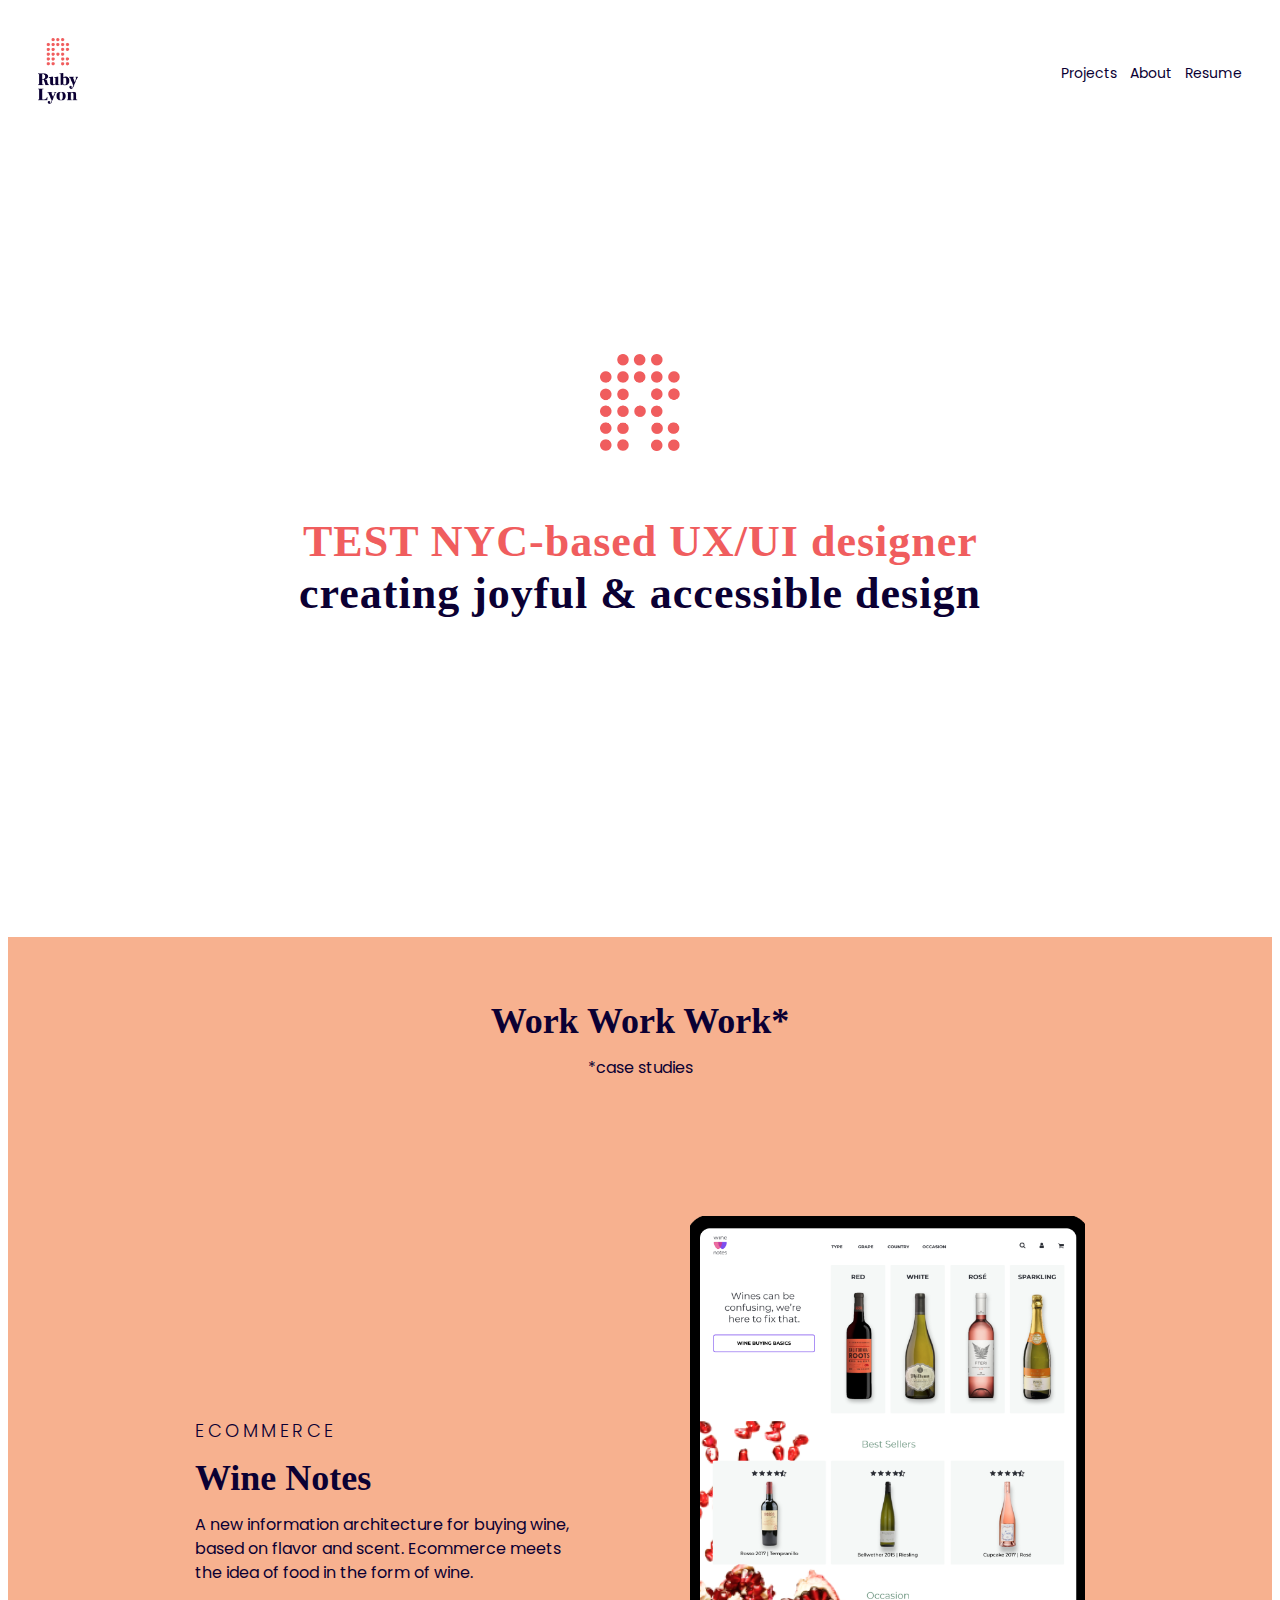
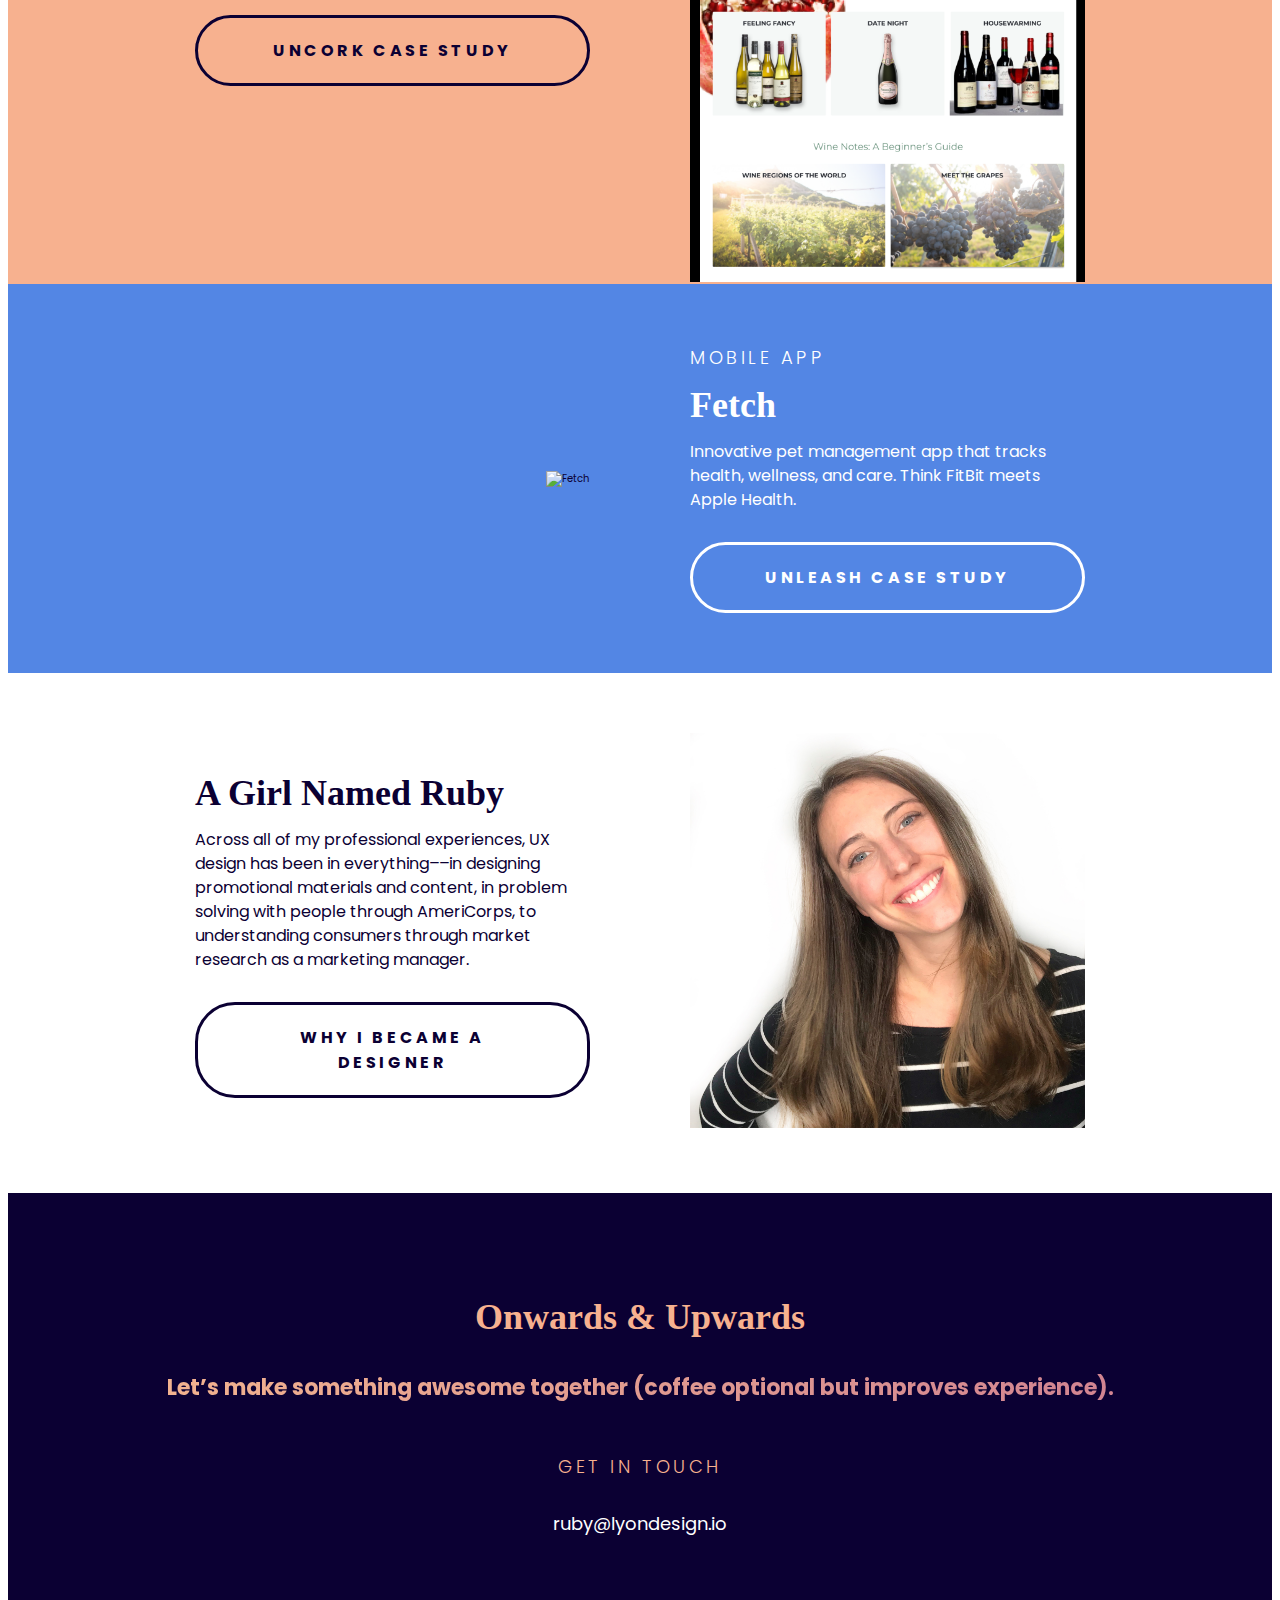
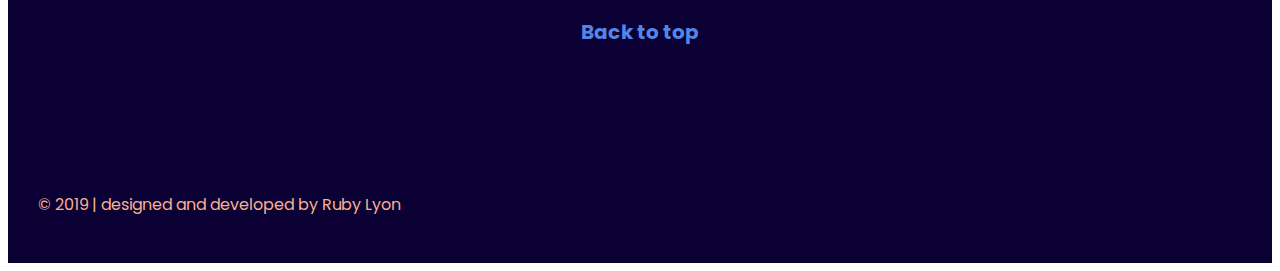
==== index.html @ 9ff72845 "test push" ====
<!DOCTYPE html>
<html>
    <head>
        <meta name="viewport" content="width=device-width, initial-scale=1">
        <meta charset="utf-8">
        <title>Ruby Lyon</title>
        <link rel="stylesheet" type="text/css" href="css/landing.css">
        <link rel="stylesheet" type="text/css" href="css/normalize.css">
        <link rel="stylesheet" type="text/css" href="css/main.css">
        <link href="https://unpkg.com/ionicons@4.5.5/dist/css/ionicons.min.css" rel="stylesheet">
        <link href="https://fonts.googleapis.com/css?family=Frank+Ruhl+Libre" rel="stylesheet">
        <link href="https://fonts.googleapis.com/css?family=Poppins" rel="stylesheet">
        <link rel="stylesheet" href="css/animate.css"/>
        <script src="js/wow.min.js"></script>

        <script>
            new WOW().init();
        </script>
<!--- Global site tag (gtag.js) - Google Analytics --->
<script async src="https://www.googletagmanager.com/gtag/js?id=UA-134155547-1"></script>
<script>
  window.dataLayer = window.dataLayer || [];
  function gtag(){dataLayer.push(arguments);}
  gtag('js', new Date());

  gtag('config', 'UA-134155547-1');
</script>
    </head>

<!--- Landing Nav --------------->
<body>
    <header>
            <div class="logo">
                    <img src="images/logo.png" alt="Ruby Lyon">
            </div>
            <nav>
                    <a href="#projects">Projects</a>
                    <a href="about.html">About</a>
                    <a href="ruby-lyon-resume.pdf" target="blank">Resume</a>
            </nav>
            </div>

    </header>

    <!--- Home Hero --------------->

    <section class="home-hero">
        <a name="top"></a>
        <div>
            <img class="logo2" src="images/logo2.png" alt="Ruby Lyon">
            <h1><span class="orange-d">TEST NYC-based UX/UI designer</span> creating joyful & accessible design</h1>
        </div>
    </section>

<!--- Case Studies --------------->
<section class="case-studies bg-orange-l">
    <div class="cs-header">
    <a name="projects"></a>
    <h2>Work Work Work*</h2>
    <p>*case studies</p>
    </div>

<!--- Wine Notes --------------->
<div class="cs-wrapper">
<div class="cs-grid cs-winenotes">
    <div class="case-study-l">
            <h5>Ecommerce</h5>
            <h2>Wine Notes</h2>
            <p>A new information architecture for buying wine, based on flavor and scent. Ecommerce meets the idea of food in the form of wine.</p>
            <div class="btn">
                <a href="wine-notes.html" class="btn-outline">Uncork Case Study</a>
            </div>
        </div>
        <div class="case-study-r">
                <img src="images/winenotes.png" alt="wine notes">
        </div>
    </div>
</div>
<!--- Fetch --------------->
<div class="cs-wrapper bg-blue-l">
    <div class="cs-grid cs-fetch">
        <div class="case-study-l">
            <h5>Mobile App</h5>
            <h2>Fetch</h2>
            <p>Innovative pet management app that tracks health, wellness, and care. Think FitBit meets Apple Health.</p>
            <div class="btn">
                <a href="" class="btn-outline">Unleash case Study</a>
            </div>
        </div>
        <div class="case-study-r">
                <img src="images/fetch.png" alt="Fetch">
        </div>
    </div>
</div>

<!--- Ruby Bio --------------->
<div class="cs-wrapper bg-white">
    <div class="cs-grid cs-ruby">
        <div class="case-study-l">
            <h2>A Girl Named Ruby</h2>
            <p>Across all of my professional experiences, UX design has been in everything––in designing promotional materials and content, in problem solving with people through AmeriCorps, to understanding consumers through market research as a marketing manager.</p>
            <div class="btn">
                <a class="btn-outline" href="about.html">Why I became a designer</a>
            </div>
        </div>
        <div class="case-study-r">
            <img src="images/ruby.png" alt="ruby">
        </div>
    </div>
</div>
</section>
</body>
<!--- Footer --------------->
<footer class="bg-blue-d">
    <section class="footer1">
        <div class="contact">
            <h2 class="orange-l">Onwards & Upwards</h2>
            <p class="orange-l">Let’s make something awesome together (coffee optional but improves experience).</p>
        <div>
            <h5 class="orange-l">Get in touch</h5>
        </div>
        <div class="email">
            <a class="white" href="mailto:ruby@lyondesign.io">ruby@lyondesign.io</a>
        </div>
            <div class="return-top">
                <a class="icon ion-md-arrow-up" href="#top"></a>
                <a class="blue-l" href="#top">Back to top</a>
            </div>
        </div>
    </section>
    <div class="footer2">
        <div>
        <p class="orange-l">© 2019 | designed and developed by Ruby Lyon</p>
        </div>
        <div class="contact-icons">
            <a class="icon ion-logo-twitter" href="https://twitter.com/rubyanalyon" target="_blank"></a>
            <a class="icon ion-logo-linkedin" href="https://www.linkedin.com/in/rubyana-lyon/" target="_blank"></a>
            <a class="icon ion-logo-github" href="https://github.com/rubyana88" target="_blank"></a>
        </div>
    </div>
</footer>
---- css/landing.css ----
/*<-------------------- Home Hero ----------------------->*/
.home-hero{
    display: flex;
    min-height: 100vh;
    margin-top: -102px;
    padding: 3rem;
    background-image: url('../images/dots.png');
    background-repeat: no-repeat;
    background-size: contain;
    background-position: center;
    background-attachment: fixed;
}

.home-hero div{
    text-align:center;
    margin:auto;
}

.logo2{
    max-width: 8rem;
}

.home-hero h1{
    max-width: 750px;
    margin: 60px 0 0 0;
}

/*<-------------------- Case Study Header ----------------------->*/
.cs-header{
    text-align: center;
    padding: 3rem;
    margin-bottom: 3rem;
}

.cs-header p{
    margin-top: -20px;
}

/*<-------------------- Global Case Studies ----------------------->*/
.cs-grid{
    display: grid;
    /*grid-template-columns: repeat(auto-fit,minmax(300px,1fr));*/
    grid-template-columns: 1fr;
    grid-gap: 10rem;
    max-width: 95rem;
    margin-right: auto;
    margin-left: auto;
    align-items: center;
    padding: 6rem 3rem;
}

@media all and (min-width:700px){
    .cs-grid{
        grid-template-columns: 1fr 1fr;
    }

    .cs-wrapper:nth-of-type(odd) .cs-grid .case-study-l{
        grid-column: 2;
        grid-row: 1;
    }

    .cs-wrapper:nth-of-type(odd) .cs-grid .case-study-r{
        grid-column: 1;
        grid-row: 1;
        text-align: right;
    }
}

.case-study-l h2 {
    margin: 0 0 1rem 0;
}
.case-study-l h5 {
    margin: 0 0 1rem 0;
}
.case-study-l p {
    margin: 0 0 1rem 0;
}

.case-study-l img{
    max-width: 20.5rem;
}


.btn{
    margin-top: 3rem;
    border: 3px solid var(--dark-blue);
    border-radius: 40px;
    text-decoration: none;
    font-size: 1.6rem;
    text-transform: uppercase;
    font-weight: bold;
    letter-spacing: 3.55556px;
}

.btn-outline{
  padding: 2rem;
  padding-left: 5rem;
  padding-right: 5rem;
  display: block;
  text-align: center;
}

/*<-------------------- Wine Notes ----------------------->*/

.cs-winenotes {
    margin-bottom: -6.3rem;
}

.cs-winenotes a{
    color: var(--dark-blue);
}

/*<-------------------- Fetch ----------------------->*/
.cs-fetch p{
    color: var(--white);
}

.cs-fetch h2{
    color: var(--white);
}

.cs-fetch h5{
    color: var(--white);
}

.cs-fetch .btn{
  border-color: var(--white);
}

.cs-fetch a{
    color: var(--white);
}

.cs-fetch .case-study-r img{
    max-width: 30rem;
}


/*<-------------------- Ruby Bio ----------------------->*/

.cs-ruby {}

.cs-ruby .case-study-r{
    color: var(--dark-blue);
}

.cs-ruby .btn-outline{
    border-color: var(--dark-blue);
}

.cs-ruby a{
    color: var(--dark-blue);
}


.btn:hover{
    background-image: linear-gradient(to right, #F7B18F 0%, #F05D5E 51%, #F7B18F 100%);
    color: #fff;
    -webkit-border-radius: 40px;
    -moz-border-radius: 40px;
    border-radius: 40px;
    border: 3px solid var(--white);
}

/*<-------------------- Footer ----------------------->*/
---- css/main.css ----
html {
  box-sizing: border-box;
}

*, *:before, *:after {
  box-sizing: inherit;
}

img {
    max-width: 100%;
    height:auto;
}

html {
    font-size: 10px;
}

h1{
    font-family: Frank Ruhl Libre Black, serif;
    font-style: normal;
    font-weight: 900;
    line-height: 5.2rem;
    font-size: 4.4rem;
    text-align: center;
    letter-spacing: 1px;
}

h2{
    font-family: Frank Ruhl Libre Black, serif;
    font-style: normal;
    font-weight: 900;
    line-height: 4.9rem;
    font-size: 3.6rem;
}

h3 {
    font-family: Frank-Ruhl-Libre, serif;
    color: var(--dark-blue);
    font-style: normal;
    font-weight: bold;
    line-height: 2.4rem;
    font-size: 2rem;
}

h4{
    font-family: Poppins;
    font-style: normal;
    font-weight: bold;
    line-height: 2.2rem;
    font-size: 1.6rem;
    letter-spacing: 3.55556px;
    text-transform: uppercase;
}

h5{
font-family: Poppins;
font-style: normal;
font-weight: 300;
font-size: 1.8rem;
text-transform: uppercase;
letter-spacing: 3.55556px;
}

h6{
    font-family: Poppins;
    font-weight: bold;
    font-size: 1.6rem;
    color: var(--dark-orange);
}

body{
    font-family: Poppins, sans-serif;
    color: var(--dark-blue);
    text-decoration: none;
}

media all and (min-wdith:800px){
    h1{
        font-size: 5.2rem;
    }
}

p {
    font-size: 1.6rem;
    line-height: 2.4rem;
}

a{
    color: var(--blue);
    text-decoration: none;
}

/*<-------------------- Menu ----------------------->*/
header {
    display: flex;
    justify-content: space-between;
    padding: 3rem;
    align-items: center;
}

.logo{
    max-width: 4rem;
}

header nav{
    font-size: 1.rem;
}

header nav a{
    text-decoration: none;
    color: var(--dark-blue);
    margin-left: 1rem;
    font-size: 1.4rem;
}

header nav a:nth-of-type(1){
    margin-left: 0;
}

.current {
    color: var(--dark-orange);
    font-weight: bold;
}


/*<-------------------- Footer ----------------------->*/
footer{
    padding-top: 7rem;
}
.contact{
    text-align: center;
}

.footer1 p{
    line-height: 3.1rem;
    font-size: 2.2rem;
    padding-bottom: 2rem;
    background: linear-gradient(to right,#F7BA8F,#CC7C92);
    -webkit-background-clip: text;
    -webkit-text-fill-color: transparent;
    -webkit-box-decoration-break: clone;
    font-weight: 700;
}

.email a{
    font-size: 1.8rem;
}

.contact-icons{
    padding-top: 4rem;
}

.contact-icons a{
    color: var(--white);
    font-size: 3rem;
    margin-left: 3rem;
}

.contact-icons a:nth-of-type(1){
    margin-left: 0;
}

.return-top{
    padding-top: 6rem;
    padding-bottom: 10rem;
    font-size: 1.8rem;
    display: grid;
    grid-column: 1 fr;
}

.return-top a{
    color: var(--blue);
    font-weight: bold;
    font-size: 2rem;
}

.icon.ion-md-arrow-up{
    font-size: 3rem;
    padding: 1rem;
    color: var(--blue);
    font-weight: bold;
}

.footer2 {
    display: grid;
    grid-template-columns: 1fr 1fr;
    padding: 3rem;
}

.contact-icons{
    text-align: right;
    padding-top: 0;
    color: var(--light-orange)
}

.contact-icons a{
    color: var(--light-orange)
}

@media all and (max-width:700px){
    .footer2{
        grid-template-columns: 1fr;
        text-align: center;
    }

    .footer2 p{
        font-size: 1.4rem;
    }

    .contact-icons {
        text-align: center;
    }
}

/*<--------------------- Colors ------------------------>*/
.orange-l {color: var(--light-orange);}
.orange-d {color: var(--dark-orange);}
.blue-l {color: var(--blue);}
.blue-d {color: var(--dark-blue);}
.white {color: var(--white);}

.bg-orange-d {background-color: var(--dark-orange);}
.bg-orange-l {background-color: var(--light-orange);}
.bg-blue-l {background-color: var(--blue);}
.bg-blue-d {background-color: var(--dark-blue);}
.bg-white {background-color: var(--white);}

:root{--light-orange:#F7B18F;}
:root{--dark-blue:#0B0033;}
:root{--dark-orange:#F05D5E;}
:root{--blue:#5386E4;}
:root{--white:#FFFFFF;}
:root{--gradient:(#F05D5E 0.66%, #F7BA8F 62.4%;}
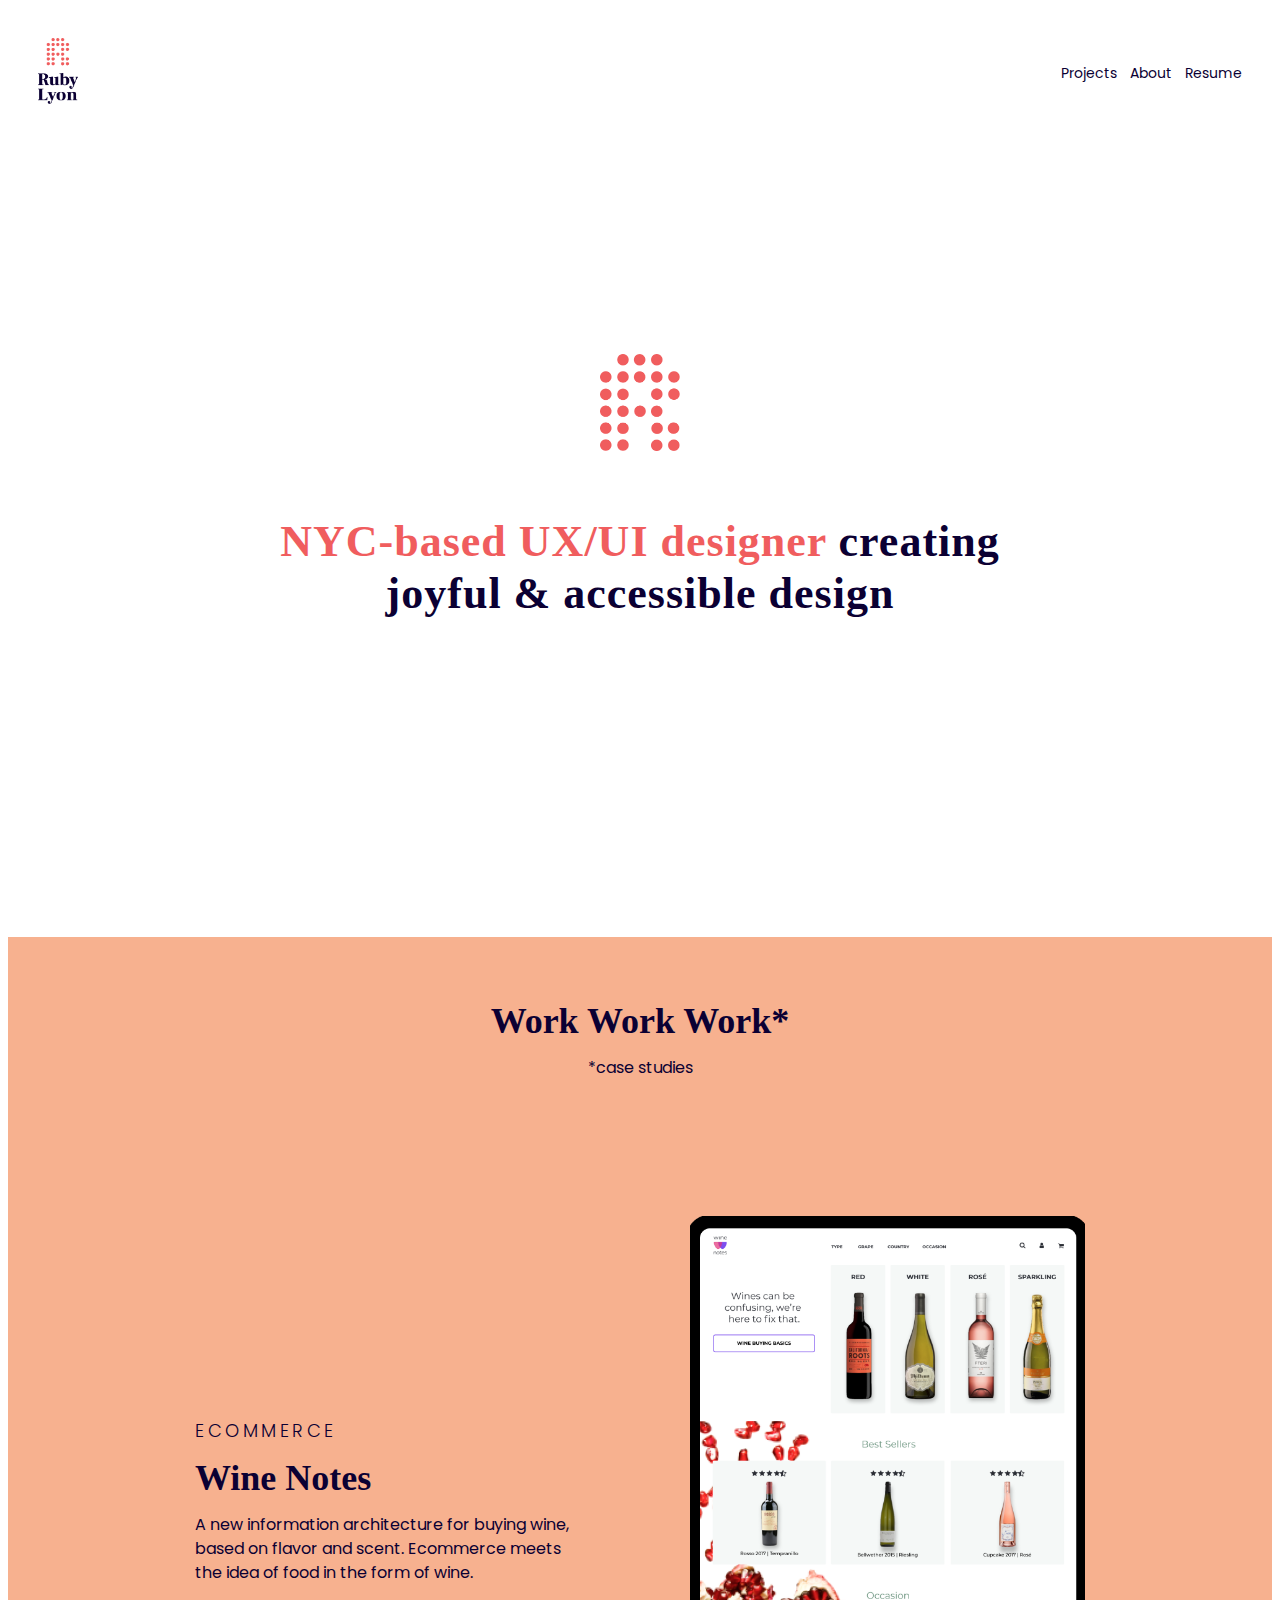
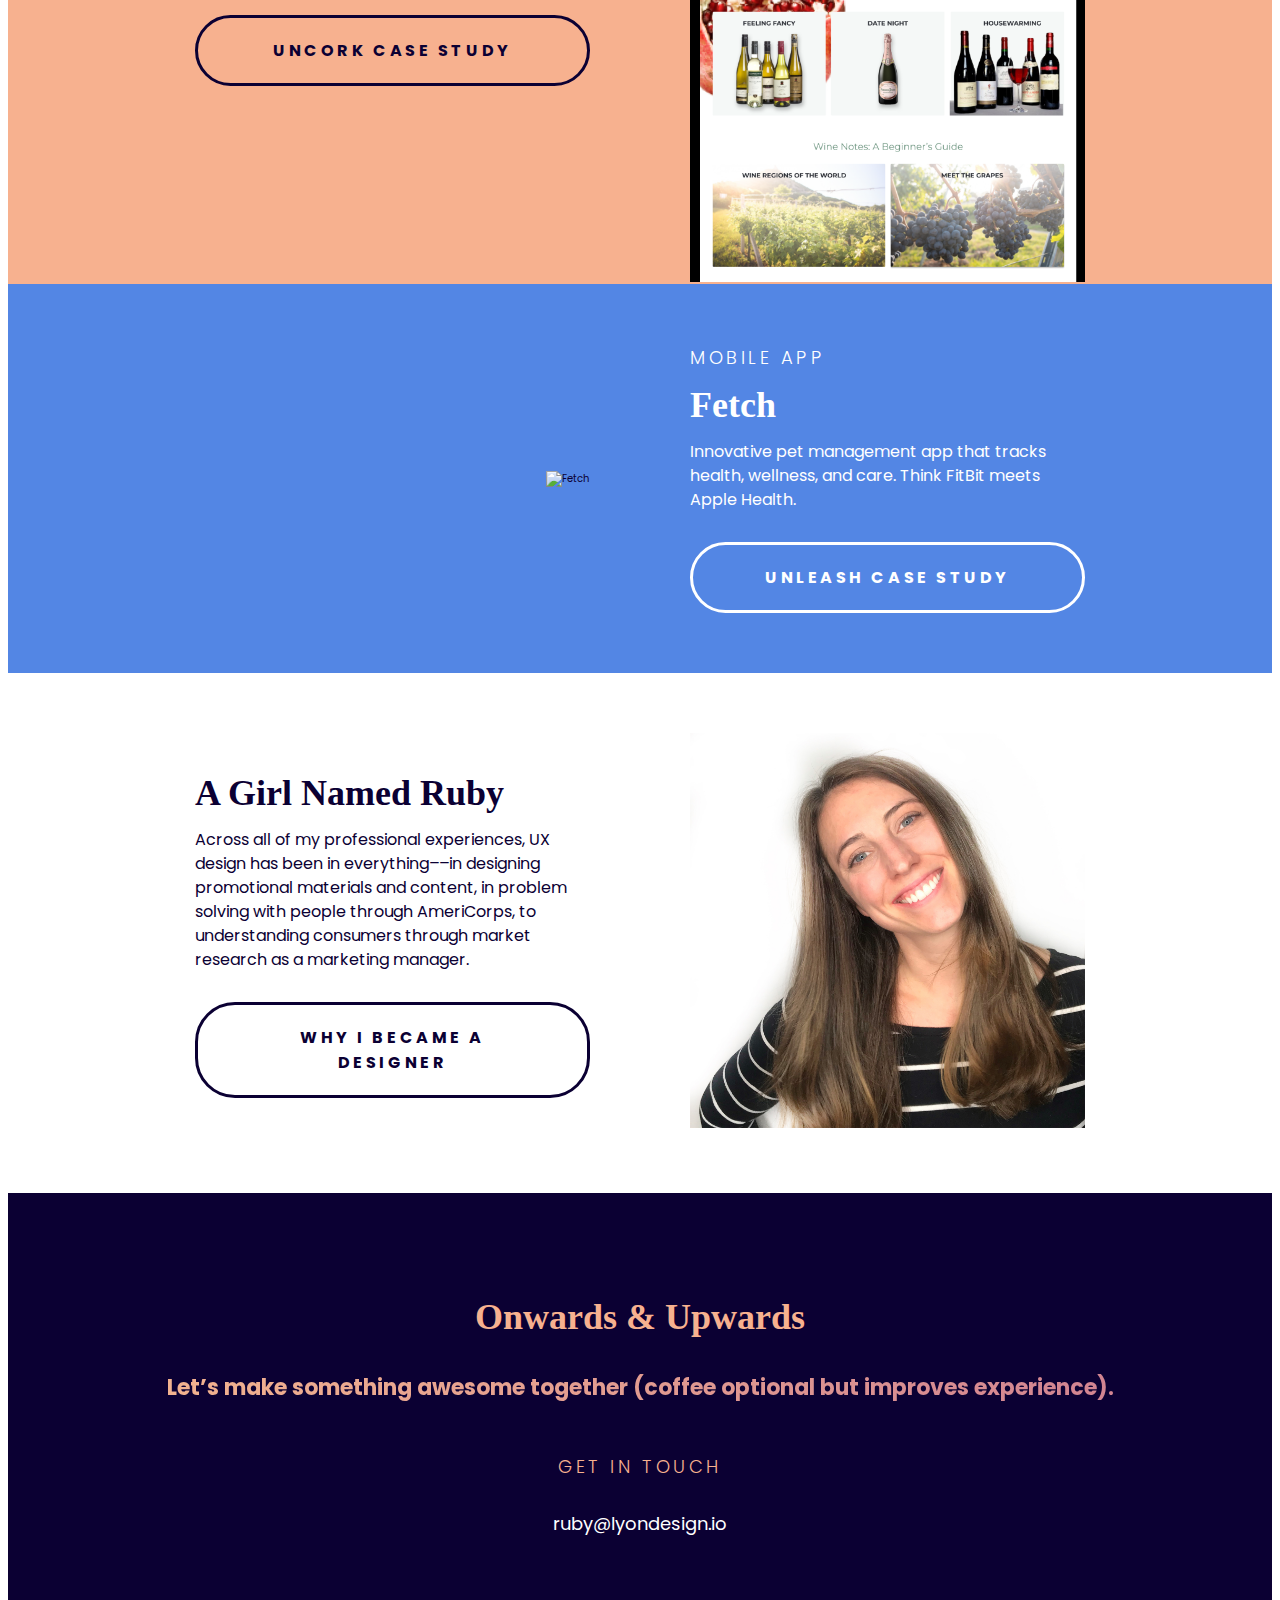
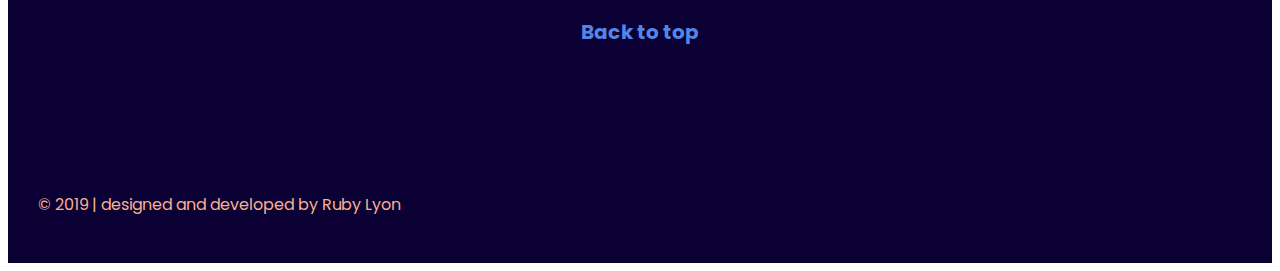
==== commit 99e4b176: "test removed" ====
--- a/index.html
+++ b/index.html
@@ -48,7 +48,7 @@
         <a name="top"></a>
         <div>
             <img class="logo2" src="images/logo2.png" alt="Ruby Lyon">
-            <h1><span class="orange-d">TEST NYC-based UX/UI designer</span> creating joyful & accessible design</h1>
+            <h1><span class="orange-d">NYC-based UX/UI designer</span> creating joyful & accessible design</h1>
         </div>
     </section>
 
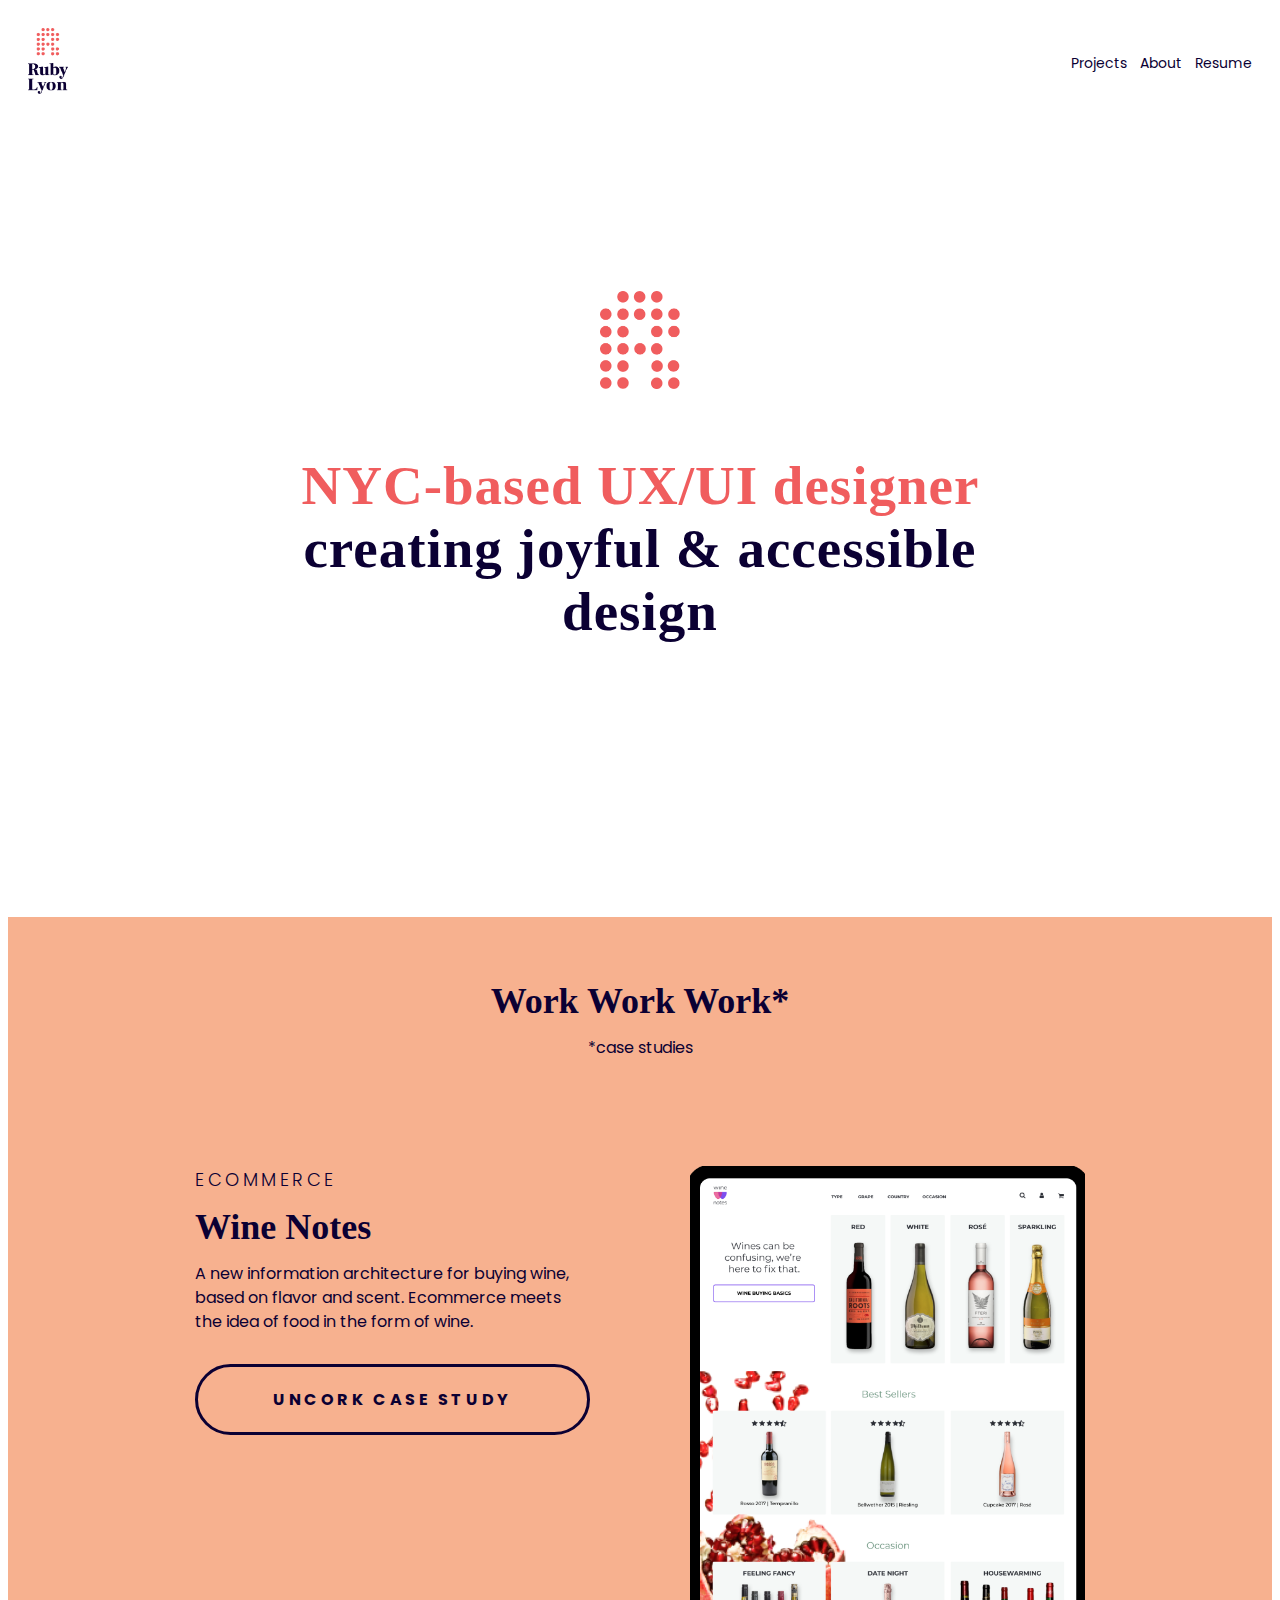
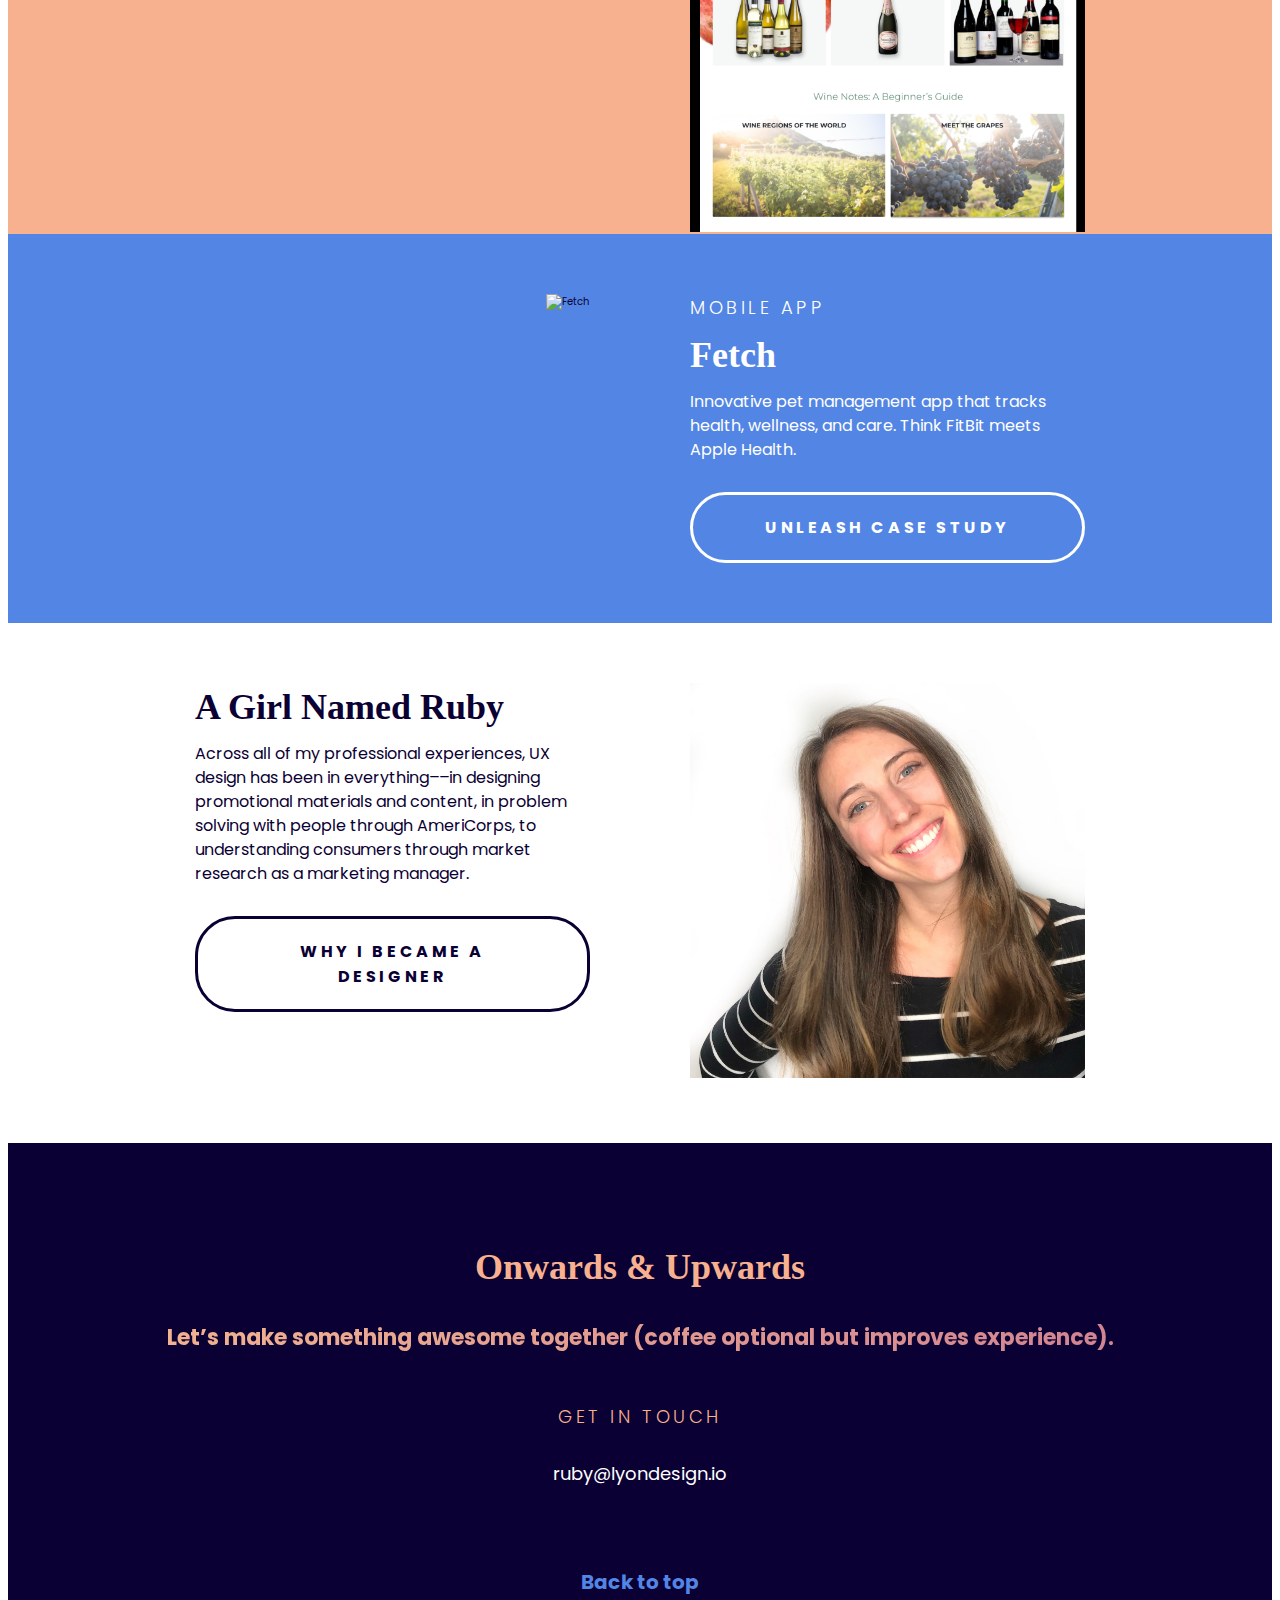
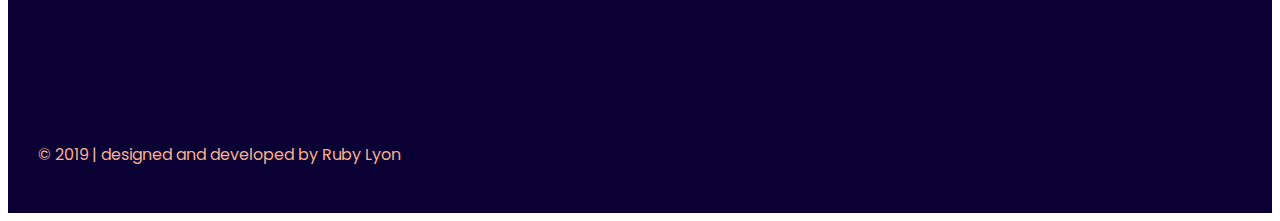
==== commit 18994779: "responsive h1 css" ====
--- a/index.html
+++ b/index.html
@@ -1,8 +1,8 @@
 <!DOCTYPE html>
 <html>
     <head>
+        <meta charset="utf-8">
         <meta name="viewport" content="width=device-width, initial-scale=1">
-        <meta charset="utf-8">
         <title>Ruby Lyon</title>
         <link rel="stylesheet" type="text/css" href="css/landing.css">
         <link rel="stylesheet" type="text/css" href="css/normalize.css">
--- a/css/landing.css
+++ b/css/landing.css
@@ -14,6 +14,7 @@
 .home-hero div{
     text-align:center;
     margin:auto;
+    background: rgba(255,255,255,0.5);
 }
 
 .logo2{
@@ -21,7 +22,7 @@
 }
 
 .home-hero h1{
-    max-width: 750px;
+    max-width: 75.3rem;
     margin: 60px 0 0 0;
 }
 
@@ -29,7 +30,6 @@
 .cs-header{
     text-align: center;
     padding: 3rem;
-    margin-bottom: 3rem;
 }
 
 .cs-header p{
@@ -45,7 +45,6 @@
     max-width: 95rem;
     margin-right: auto;
     margin-left: auto;
-    align-items: center;
     padding: 6rem 3rem;
 }
 
@@ -57,6 +56,7 @@
     .cs-wrapper:nth-of-type(odd) .cs-grid .case-study-l{
         grid-column: 2;
         grid-row: 1;
+        align-self: center;
     }
 
     .cs-wrapper:nth-of-type(odd) .cs-grid .case-study-r{
@@ -90,6 +90,8 @@
     text-transform: uppercase;
     font-weight: bold;
     letter-spacing: 3.55556px;
+    transition: .5s all;
+    background-image: none;
 }
 
 .btn-outline{
@@ -98,6 +100,7 @@
   padding-right: 5rem;
   display: block;
   text-align: center;
+  transition: .5s all;
 }
 
 /*<-------------------- Wine Notes ----------------------->*/
@@ -132,9 +135,24 @@
 }
 
 .cs-fetch .case-study-r img{
+    max-width: 80vw;
+    margin:auto;
+}
+
+.cs-fetch .case-study-r {
+    justify-self:center;
+}
+
+
+@media all and (min-width:700px){
+.cs-fetch .case-study-r{
+    justify-self:end;
+}
+
+.cs-fetch .case-study-r img{
     max-width: 30rem;
 }
-
+}
 
 /*<-------------------- Ruby Bio ----------------------->*/
 
@@ -154,12 +172,18 @@
 
 
 .btn:hover{
-    background-image: linear-gradient(to right, #F7B18F 0%, #F05D5E 51%, #F7B18F 100%);
+    background-image: linear-gradient(to right, #F05D5E 0%, #F05D5E 51%, #F05D5E 100%);
     color: #fff;
     -webkit-border-radius: 40px;
     -moz-border-radius: 40px;
     border-radius: 40px;
     border: 3px solid var(--white);
+    transition: .5s all;
+}
+
+.btn:hover a{
+    color: var(--white);
+    transition: .5s all;
 }
 
 /*<-------------------- Footer ----------------------->*/
--- a/css/main.css
+++ b/css/main.css
@@ -19,8 +19,7 @@
     font-family: Frank Ruhl Libre Black, serif;
     font-style: normal;
     font-weight: 900;
-    line-height: 5.2rem;
-    font-size: 4.4rem;
+    font-size: calc(1rem + 5vmin);
     text-align: center;
     letter-spacing: 1px;
 }
@@ -94,7 +93,7 @@
 header {
     display: flex;
     justify-content: space-between;
-    padding: 3rem;
+    padding: 2rem;
     align-items: center;
 }
 
@@ -134,7 +133,7 @@
 .footer1 p{
     line-height: 3.1rem;
     font-size: 2.2rem;
-    padding-bottom: 2rem;
+    padding: 0 2rem 2rem 2rem;
     background: linear-gradient(to right,#F7BA8F,#CC7C92);
     -webkit-background-clip: text;
     -webkit-text-fill-color: transparent;
@@ -142,7 +141,7 @@
     font-weight: 700;
 }
 
-.email a{
+.email{
     font-size: 1.8rem;
 }
 
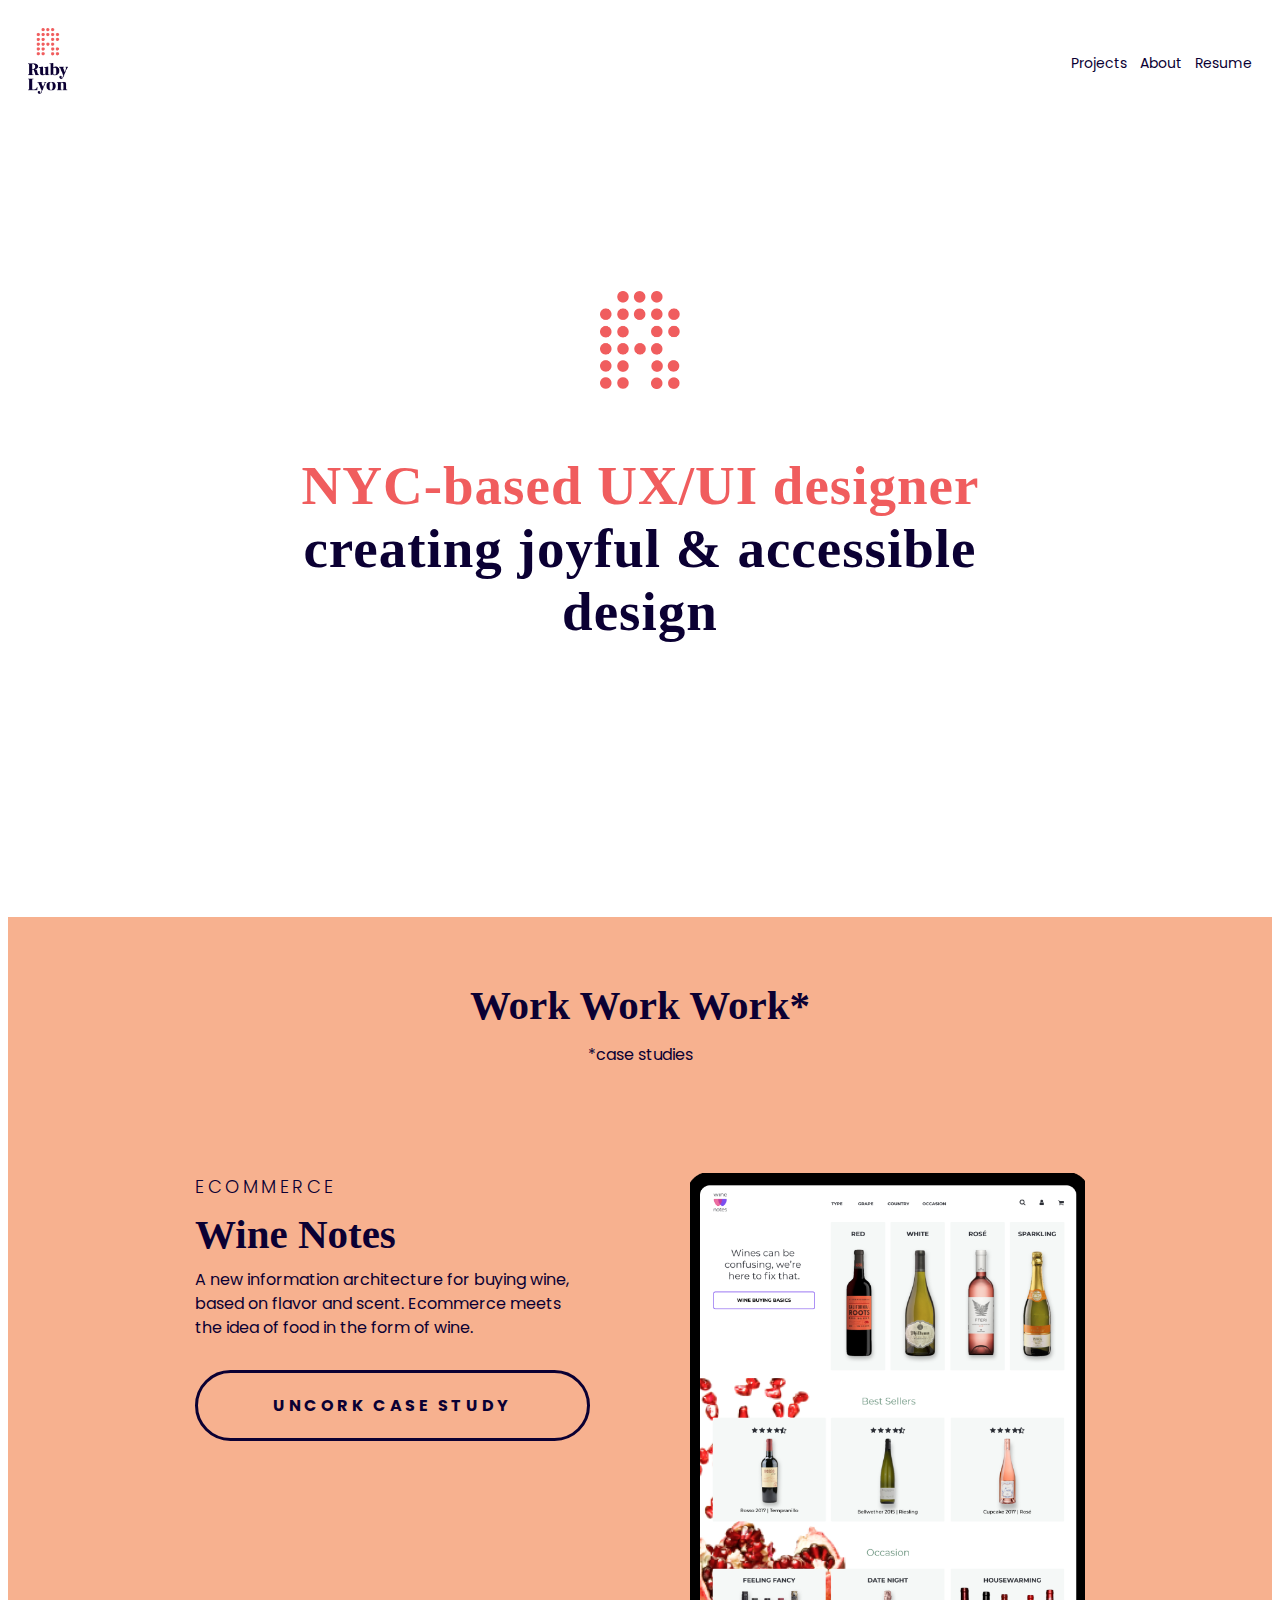
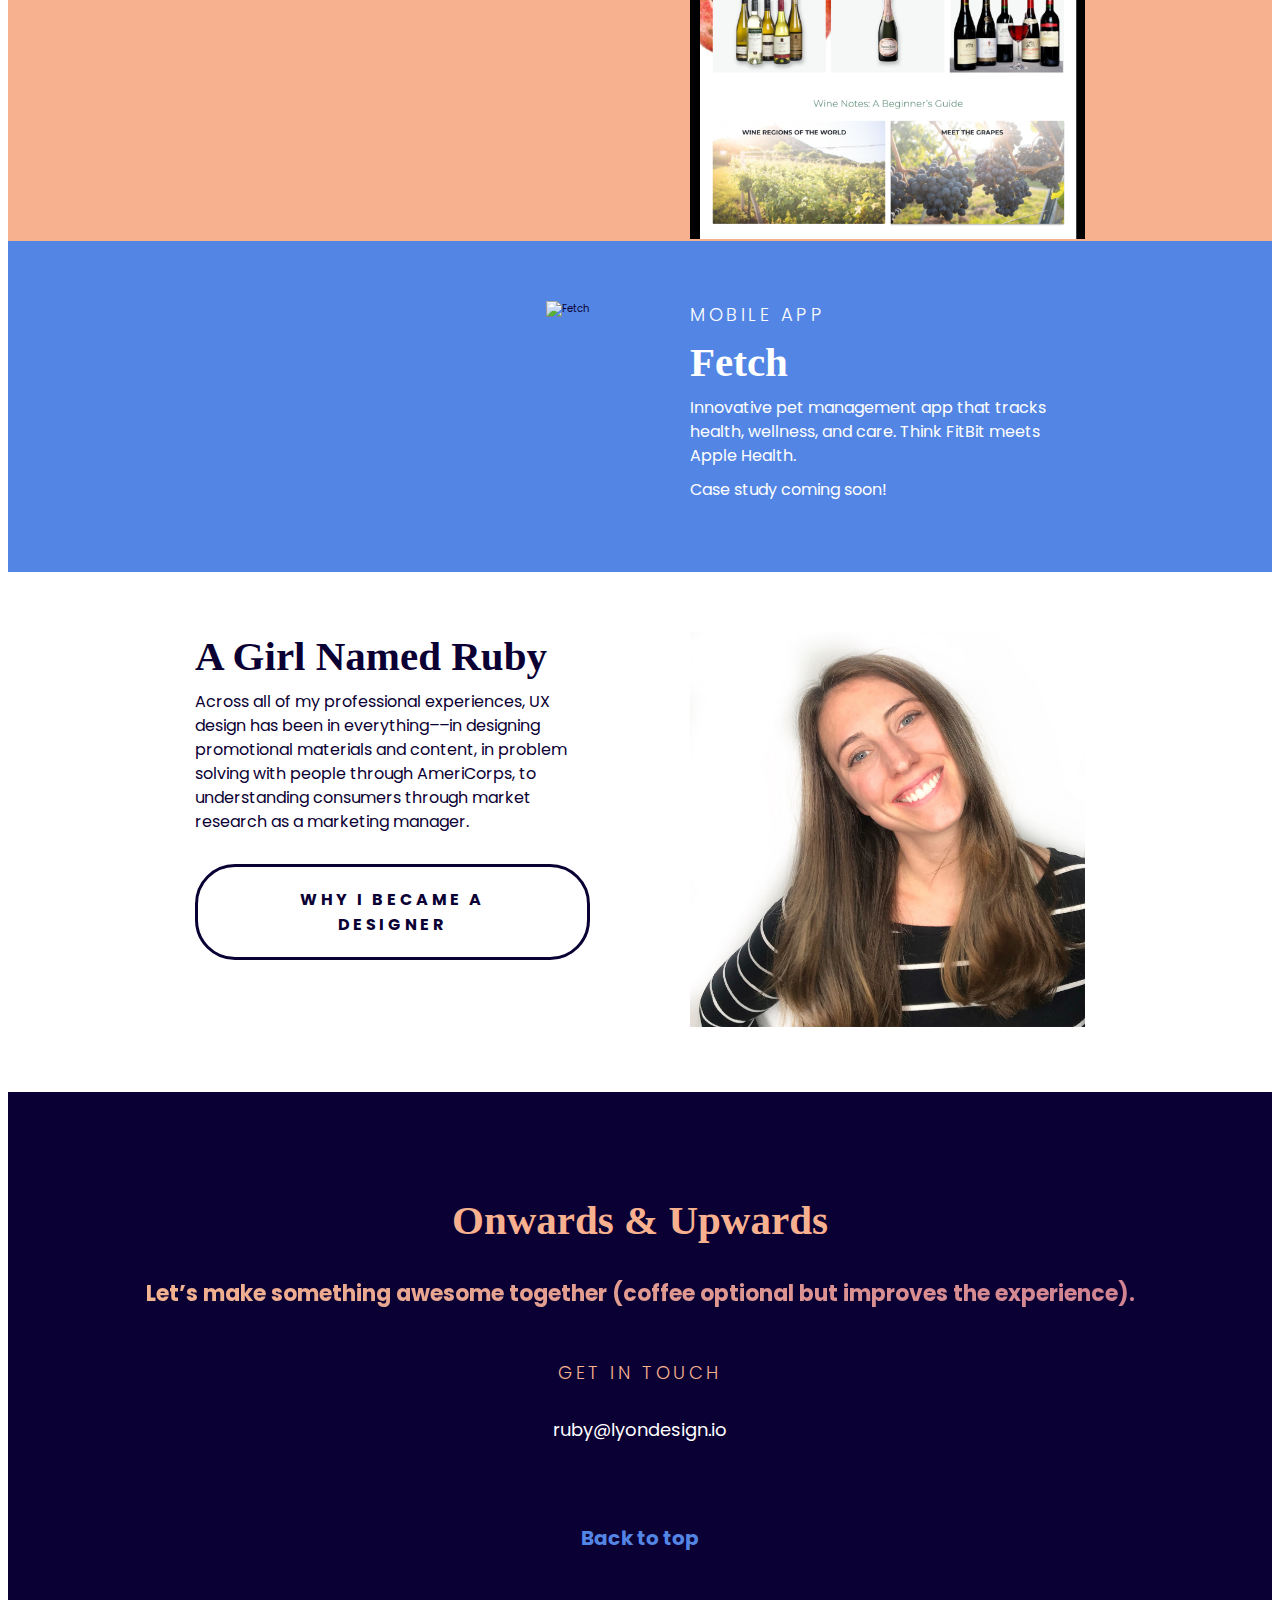
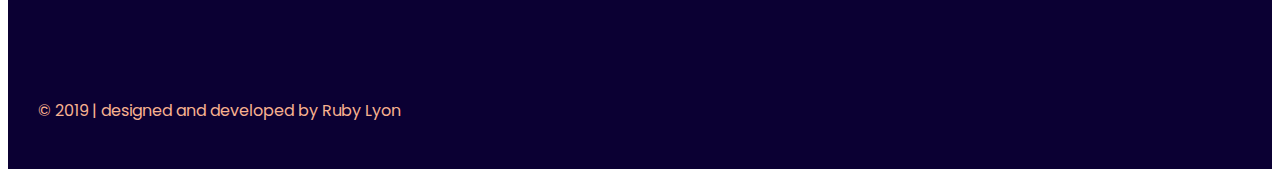
==== commit 3edcf615: "research added to winenotes" ====
--- a/index.html
+++ b/index.html
@@ -83,8 +83,8 @@
             <h5>Mobile App</h5>
             <h2>Fetch</h2>
             <p>Innovative pet management app that tracks health, wellness, and care. Think FitBit meets Apple Health.</p>
-            <div class="btn">
-                <a href="" class="btn-outline">Unleash case Study</a>
+            <div>
+                <p>Case study coming soon!</p>
             </div>
         </div>
         <div class="case-study-r">
@@ -115,7 +115,7 @@
     <section class="footer1">
         <div class="contact">
             <h2 class="orange-l">Onwards & Upwards</h2>
-            <p class="orange-l">Let’s make something awesome together (coffee optional but improves experience).</p>
+            <p class="orange-l">Let’s make something awesome together (coffee optional but improves the experience).</p>
         <div>
             <h5 class="orange-l">Get in touch</h5>
         </div>
--- a/css/main.css
+++ b/css/main.css
@@ -28,8 +28,7 @@
     font-family: Frank Ruhl Libre Black, serif;
     font-style: normal;
     font-weight: 900;
-    line-height: 4.9rem;
-    font-size: 3.6rem;
+    font-size: calc(.5rem + 4vmin);
 }
 
 h3 {
@@ -65,6 +64,8 @@
     font-weight: bold;
     font-size: 1.6rem;
     color: var(--dark-orange);
+    line-height: 2.3rem;
+    margin:0;
 }
 
 body{
@@ -79,7 +80,7 @@
     }
 }
 
-p {
+p,ul {
     font-size: 1.6rem;
     line-height: 2.4rem;
 }
@@ -141,6 +142,14 @@
     font-weight: 700;
 }
 
+@media all (min-width 700px){
+    .contact p{
+        max-width: 57rem;
+        margin: 0 auto;
+    }
+}
+
+
 .email{
     font-size: 1.8rem;
 }
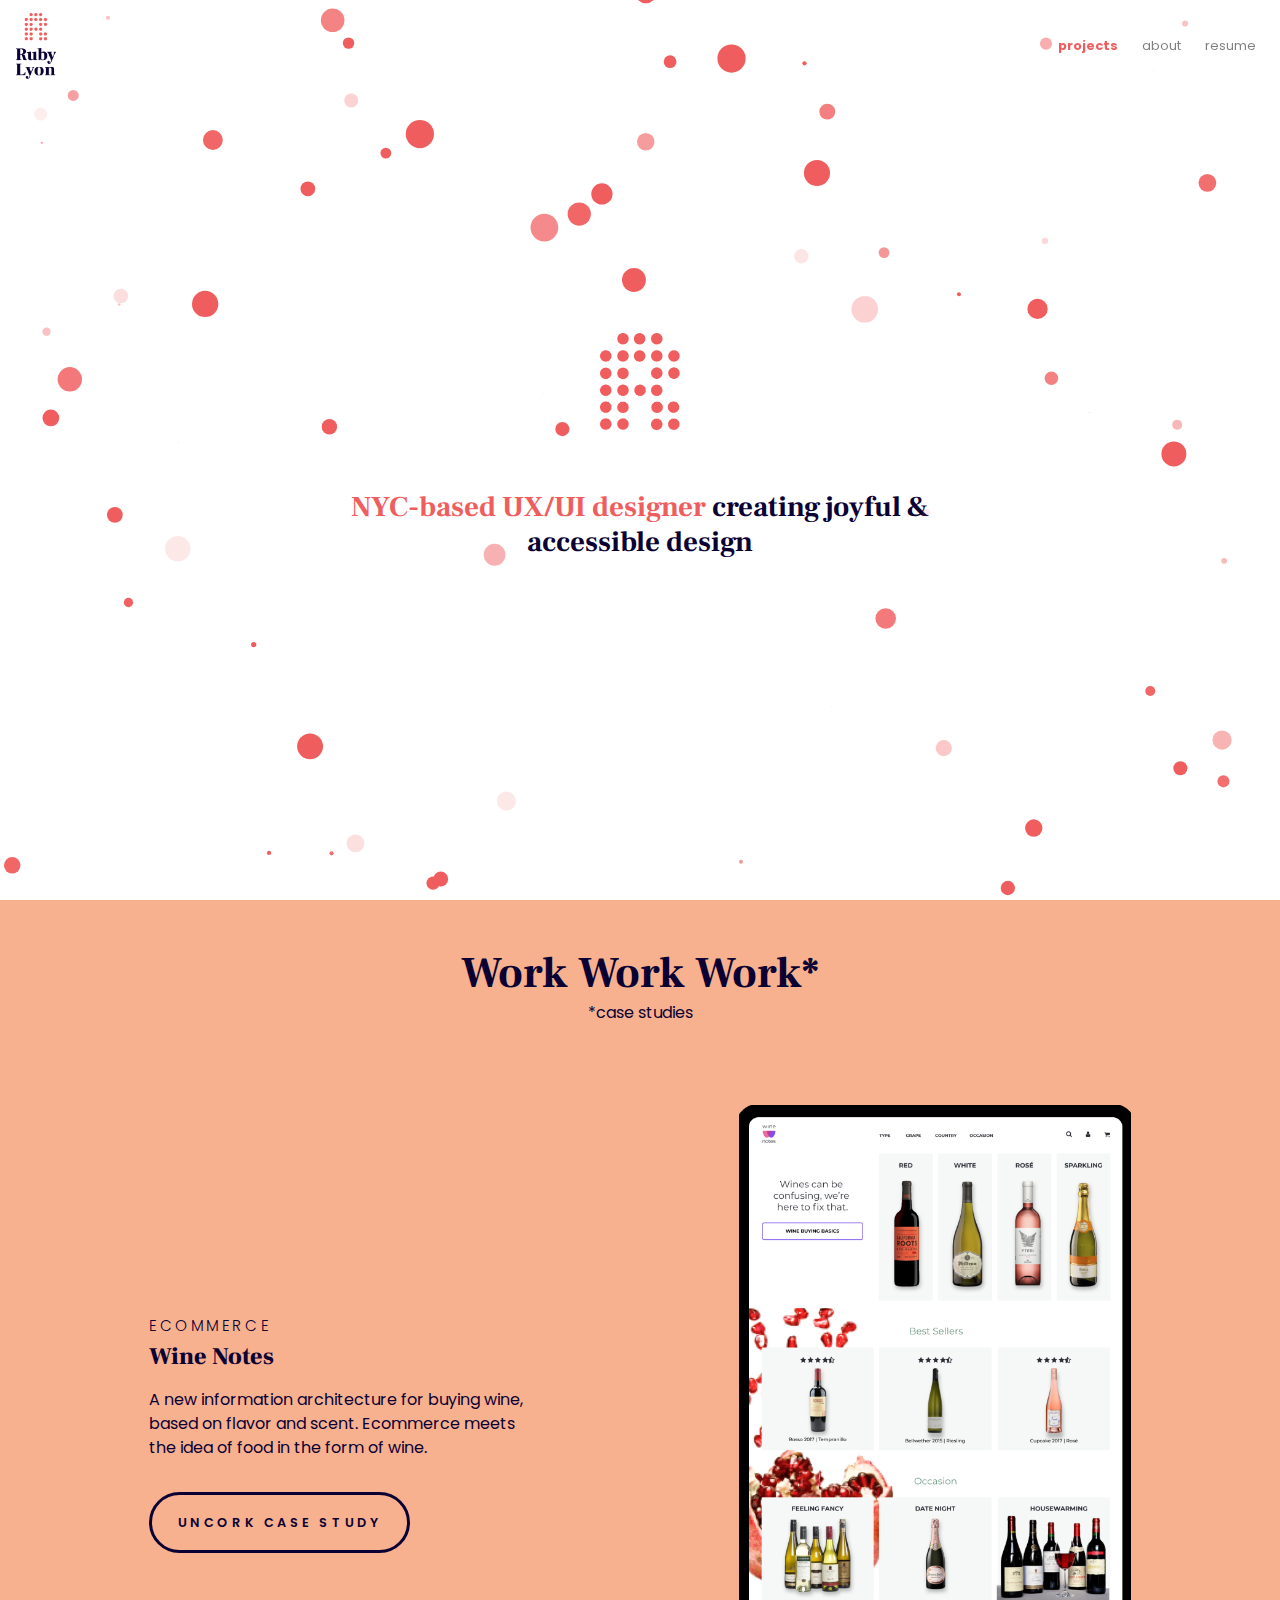
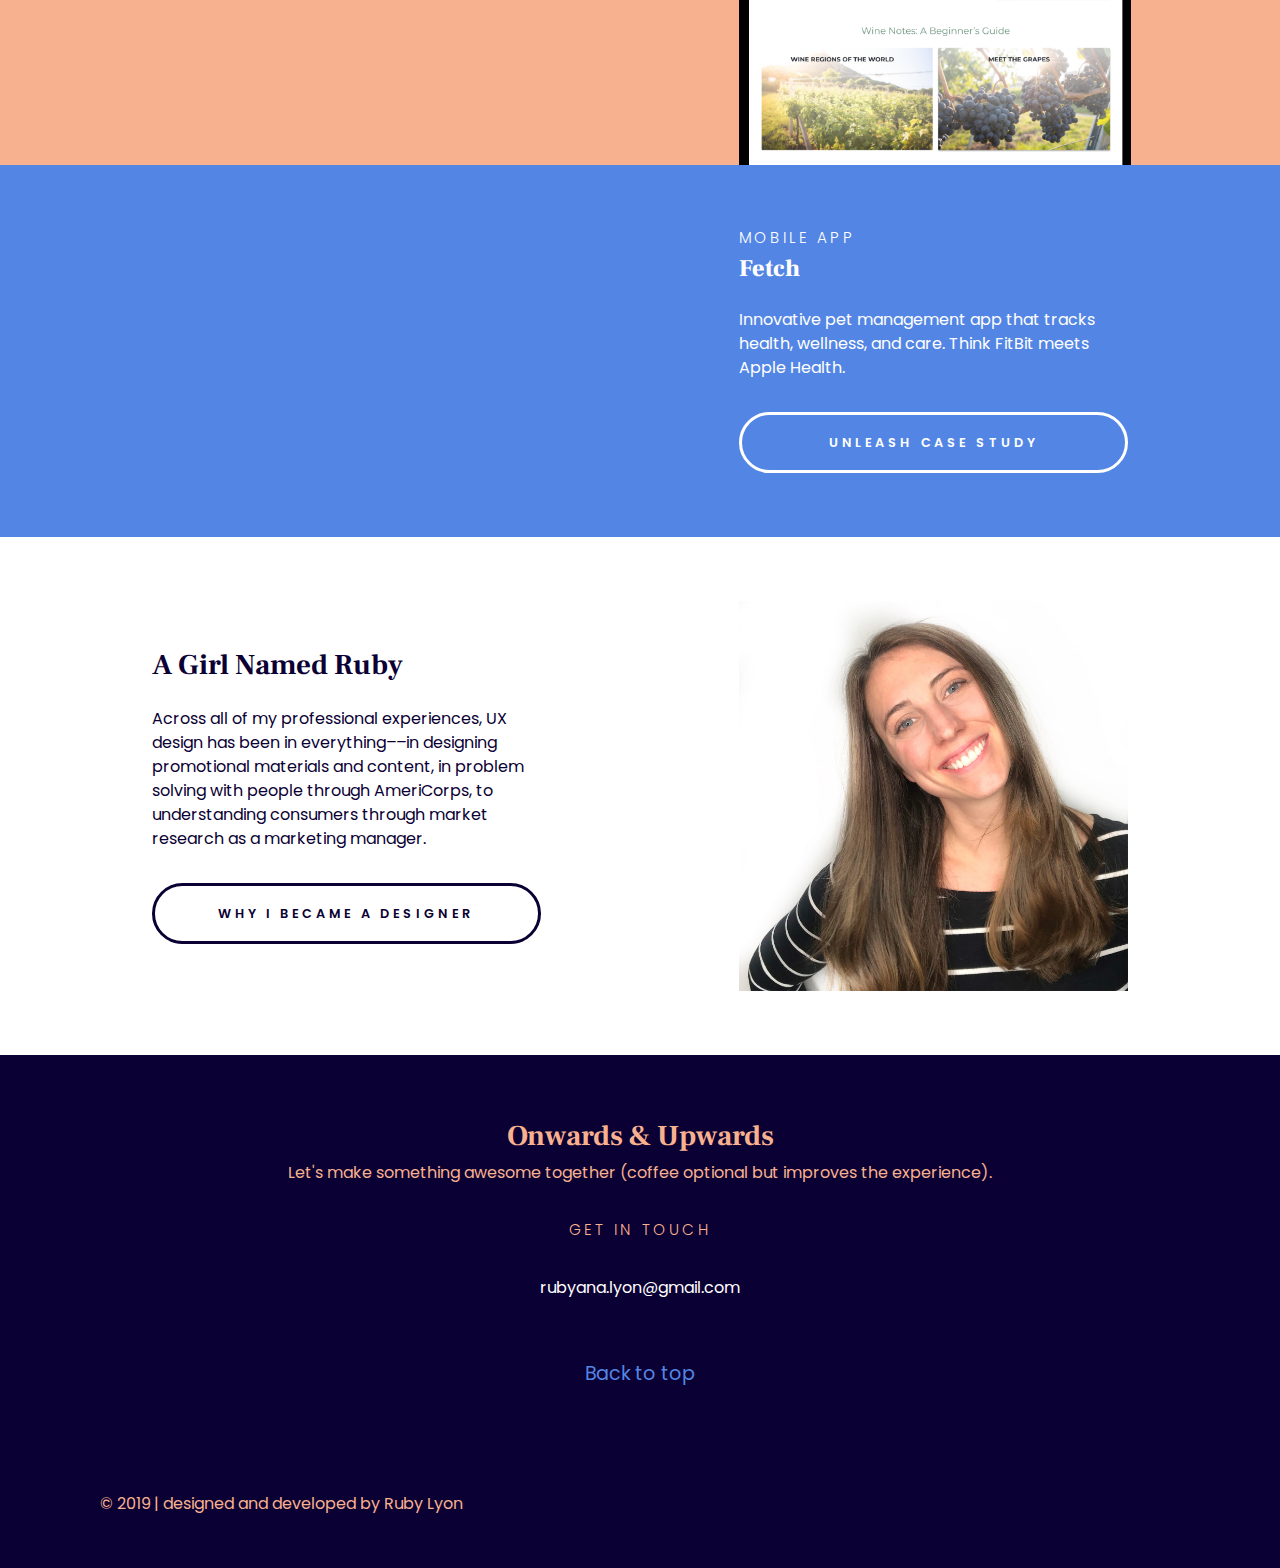
==== commit cd3439e5: "Main page changes:     1. Added particle js animation on header     2. Made navbar responsive (hambu" ====
--- a/index.html
+++ b/index.html
@@ -1,141 +1,178 @@
 <!DOCTYPE html>
-<html>
-    <head>
-        <meta charset="utf-8">
-        <meta name="viewport" content="width=device-width, initial-scale=1">
-        <title>Ruby Lyon</title>
-        <link rel="stylesheet" type="text/css" href="css/landing.css">
-        <link rel="stylesheet" type="text/css" href="css/normalize.css">
-        <link rel="stylesheet" type="text/css" href="css/main.css">
-        <link href="https://unpkg.com/ionicons@4.5.5/dist/css/ionicons.min.css" rel="stylesheet">
-        <link href="https://fonts.googleapis.com/css?family=Frank+Ruhl+Libre" rel="stylesheet">
-        <link href="https://fonts.googleapis.com/css?family=Poppins" rel="stylesheet">
-        <link rel="stylesheet" href="css/animate.css"/>
-        <script src="js/wow.min.js"></script>
+<html lang="en">
 
-        <script>
-            new WOW().init();
-        </script>
-<!--- Global site tag (gtag.js) - Google Analytics --->
-<script async src="https://www.googletagmanager.com/gtag/js?id=UA-134155547-1"></script>
-<script>
-  window.dataLayer = window.dataLayer || [];
-  function gtag(){dataLayer.push(arguments);}
-  gtag('js', new Date());
+<head>
+    <meta charset="UTF-8">
+    <meta name="viewport" content="width=device-width, initial-scale=1.0">
+    <meta http-equiv="X-UA-Compatible" content="ie=edge">
+    <title>Ruby Lyon</title>
+    <link href="https://unpkg.com/ionicons@4.5.5/dist/css/ionicons.min.css" rel="stylesheet">
+    <link rel="stylesheet" href="https://stackpath.bootstrapcdn.com/bootstrap/4.3.1/css/bootstrap.min.css" integrity="sha384-ggOyR0iXCbMQv3Xipma34MD+dH/1fQ784/j6cY/iJTQUOhcWr7x9JvoRxT2MZw1T"
+        crossorigin="anonymous">
+    <link href="https://fonts.googleapis.com/css?family=Frank+Ruhl+Libre:400,700|Poppins:400,700" rel="stylesheet">
+    <link rel="stylesheet" href="css/normalize.css">
+    <link rel="stylesheet" href="css/style.css">
+</head>
 
-  gtag('config', 'UA-134155547-1');
-</script>
-    </head>
-
-<!--- Landing Nav --------------->
-<body>
-    <header>
-            <div class="logo">
-                    <img src="images/logo.png" alt="Ruby Lyon">
+<body id="top">
+    <nav class="navbar navbar-expand-lg navbar-light fixed-top">
+        <a class="navbar-brand" href="#top"><img src="images/logo.png" alt="" width="40px"></a>
+        <button class="navbar-toggler" type="button" data-toggle="collapse" data-target="#navbarText" aria-controls="navbarText"
+            aria-expanded="false" aria-label="Toggle navigation">
+            <span class="navbar-toggler-icon"></span>
+        </button>
+        <div class="collapse navbar-collapse" id="navbarText">
+            <ul class="navbar-nav ml-auto">
+                <li class="nav-item active">
+                    <a class="nav-link" href="#projects">projects</a>
+                </li>
+                <li class="nav-item">
+                    <a class="nav-link" href="about.html">about</a>
+                </li>
+                <li class="nav-item">
+                    <a class="nav-link" href="ruby-lyon-resume.pdf">resume</a>
+                </li>
+            </ul>
+        </div>
+    </nav>
+    <div class="fluid-container hero-header">
+        <div class="row d-flex flex-row justify-content-center align-items-center">
+            <div class="col-lg-6 text-center">
+                <img src="images/logo2.png" alt="">
+                <h1><span class="orange-d">NYC-based UX/UI designer </span>creating joyful & accessible design</h1>
             </div>
-            <nav>
-                    <a href="#projects">Projects</a>
-                    <a href="about.html">About</a>
-                    <a href="ruby-lyon-resume.pdf" target="blank">Resume</a>
-            </nav>
+        </div>
+    </div>
+    <div id="projects" class="fluid-container winenotes-section">
+        <div class="row">
+            <div class="col-lg-12">
+                <div class="header-div text-center">
+                    <h2 class="text-center">Work Work Work*</h2>
+                    <p>*case studies</p>
+                </div>
+                <div class="winenotes-main">
+                    <div class="row d-flex flex-row justify-content-center align-items-center">
+                        <div class="col-lg-10">
+                            <div class="row d-flex flex-row justify-content-between align-items-center">
+                                <div class="col-lg-5 winenotes-content">
+                                    <h5>ECOMMERCE</h5>
+                                    <h2>Wine Notes</h2>
+                                    <p class="section-description">A new information architecture for buying wine,
+                                        based on flavor and scent. Ecommerce meets the idea of food in the form of
+                                        wine.</p>
+                                    <div class="btn-div text-center">
+                                        <button id="winenotes-btn" class="btn btn-lg btn-outline-dark custom-btn">UNCORK CASE STUDY</button>
+                                    </div>
+                                </div>
+                                <div class="col-lg-5">
+                                    <img id="winenotes-img" src="images/winenotes.png" alt="">
+                                </div>
+                            </div>
+                        </div>
+                    </div>
+                </div>
             </div>
-
-    </header>
-
-    <!--- Home Hero --------------->
-
-    <section class="home-hero">
-        <a name="top"></a>
-        <div>
-            <img class="logo2" src="images/logo2.png" alt="Ruby Lyon">
-            <h1><span class="orange-d">NYC-based UX/UI designer</span> creating joyful & accessible design</h1>
         </div>
-    </section>
-
-<!--- Case Studies --------------->
-<section class="case-studies bg-orange-l">
-    <div class="cs-header">
-    <a name="projects"></a>
-    <h2>Work Work Work*</h2>
-    <p>*case studies</p>
+    </div>
+    <div class="fluid-container fetch-section">
+        <div class="row d-flex flex-row justify-content-center fetch-content">
+            <div class="col-lg-10">
+                <div class="container">
+                    <div class="row d-flex flex-row justify-content-between">
+                        <div class="col-lg-5 fetch-img-container">
+                            <img id="fetch-img" src="images/fetch.png" alt="">
+                        </div>
+                        <div class="col-lg-5 d-flex flex-column justify-content-center fetch-content">
+                            <h5>MOBILE APP</h5>
+                            <h2>Fetch</h2>
+                            <p class="section-description">Innovative pet management app that tracks health, wellness,
+                                and care. Think FitBit meets Apple Health.</p>
+                            <button class="btn btn-lg btn-outline-dark custom-btn-fetch">UNLEASH CASE STUDY</button>
+                        </div>
+                    </div>
+                </div>
+            </div>
+        </div>
+    </div>
+    <div class="fluid-container ruby-section">
+        <div class="row d-flex flex-row justify-content-center ruby-content">
+            <div class="col-lg-10">
+                <div class="container">
+                    <div class="row d-flex flex-row justify-content-between">
+                        <div class="col-lg-5 d-flex flex-column justify-content-center ruby-content">
+                            <h2>A Girl Named Ruby</h2>
+                            <p class="section-description">Across all of my professional experiences, UX design has
+                                been in everything––in designing promotional materials and content, in problem solving
+                                with people through AmeriCorps, to understanding consumers through market research as a
+                                marketing manager.</p>
+                            <button id="ruby-btn" class="btn btn-lg btn-outline-dark custom-btn">WHY I BECAME A DESIGNER</button>
+                        </div>
+                        <div class="col-lg-5">
+                            <img id="ruby-img" src="images/ruby.png" alt="">
+                        </div>
+                    </div>
+                </div>
+            </div>
+        </div>
+    </div>
+    <div class="fluid-container footer-section">
+        <div class="row d-flex flex-row justify-content-center">
+            <div class="col-lg-12 text-center">
+                <div class="footer-content">
+                    <h2>Onwards & Upwards</h2>
+                    <p>Let's make something awesome together (coffee optional but improves the experience).</p>
+                    <h5>GET IN TOUCH</h5>
+                    <a href="mailto: rubyana.lyon@gmail.com">rubyana.lyon@gmail.com</a>
+                    <div class='top-return'>
+                        <a id="return-top" href="#top">
+                            <span id="uparrow" class="">
+                                <i class="icon ion-md-arrow-up" href="#top"></i>
+                            </span>
+                            <p>Back to top</p>
+                        </a>
+                    </div>
+                </div>
+            </div>
+        </div>
+        <div class="container">
+            <div class="row footer-links">
+                <div class="col-lg-6 d-flex flex-column justify-content-center">
+                    <p>© 2019 | designed and developed by Ruby Lyon</p>
+                </div>
+                <div class="col-lg-6 contact-icons">
+                    <a class="icon ion-logo-twitter" href="https://twitter.com/rubyanalyon" target="_blank"></a>
+                    <a class="icon ion-logo-linkedin" href="https://www.linkedin.com/in/rubyana-lyon/" target="_blank"></a>
+                    <a class="icon ion-logo-github" href="https://github.com/rubyana88" target="_blank"></a>
+                </div>
+            </div>
+        </div>
     </div>
 
-<!--- Wine Notes --------------->
-<div class="cs-wrapper">
-<div class="cs-grid cs-winenotes">
-    <div class="case-study-l">
-            <h5>Ecommerce</h5>
-            <h2>Wine Notes</h2>
-            <p>A new information architecture for buying wine, based on flavor and scent. Ecommerce meets the idea of food in the form of wine.</p>
-            <div class="btn">
-                <a href="wine-notes.html" class="btn-outline">Uncork Case Study</a>
-            </div>
-        </div>
-        <div class="case-study-r">
-                <img src="images/winenotes.png" alt="wine notes">
-        </div>
+
+
+
+
+    <div id="particles-js">
+        <canvas class="particles-js-canvas-el"></canvas>
     </div>
-</div>
-<!--- Fetch --------------->
-<div class="cs-wrapper bg-blue-l">
-    <div class="cs-grid cs-fetch">
-        <div class="case-study-l">
-            <h5>Mobile App</h5>
-            <h2>Fetch</h2>
-            <p>Innovative pet management app that tracks health, wellness, and care. Think FitBit meets Apple Health.</p>
-            <div>
-                <p>Case study coming soon!</p>
-            </div>
-        </div>
-        <div class="case-study-r">
-                <img src="images/fetch.png" alt="Fetch">
-        </div>
-    </div>
-</div>
 
-<!--- Ruby Bio --------------->
-<div class="cs-wrapper bg-white">
-    <div class="cs-grid cs-ruby">
-        <div class="case-study-l">
-            <h2>A Girl Named Ruby</h2>
-            <p>Across all of my professional experiences, UX design has been in everything––in designing promotional materials and content, in problem solving with people through AmeriCorps, to understanding consumers through market research as a marketing manager.</p>
-            <div class="btn">
-                <a class="btn-outline" href="about.html">Why I became a designer</a>
-            </div>
-        </div>
-        <div class="case-study-r">
-            <img src="images/ruby.png" alt="ruby">
-        </div>
-    </div>
-</div>
-</section>
+
+
+
+
+
+
+
+
+    <script src="https://code.jquery.com/jquery-3.3.1.slim.min.js" integrity="sha384-q8i/X+965DzO0rT7abK41JStQIAqVgRVzpbzo5smXKp4YfRvH+8abtTE1Pi6jizo"
+        crossorigin="anonymous"></script>
+    <script src="https://cdnjs.cloudflare.com/ajax/libs/popper.js/1.14.7/umd/popper.min.js" integrity="sha384-UO2eT0CpHqdSJQ6hJty5KVphtPhzWj9WO1clHTMGa3JDZwrnQq4sF86dIHNDz0W1"
+        crossorigin="anonymous"></script>
+    <script src="https://stackpath.bootstrapcdn.com/bootstrap/4.3.1/js/bootstrap.min.js" integrity="sha384-JjSmVgyd0p3pXB1rRibZUAYoIIy6OrQ6VrjIEaFf/nJGzIxFDsf4x0xIM+B07jRM"
+        crossorigin="anonymous"></script>
+    <script src="js/particles.js"></script>
+    <script src="js/app.js"></script>
+    <script src="js/main.js"></script>
 </body>
-<!--- Footer --------------->
-<footer class="bg-blue-d">
-    <section class="footer1">
-        <div class="contact">
-            <h2 class="orange-l">Onwards & Upwards</h2>
-            <p class="orange-l">Let’s make something awesome together (coffee optional but improves the experience).</p>
-        <div>
-            <h5 class="orange-l">Get in touch</h5>
-        </div>
-        <div class="email">
-            <a class="white" href="mailto:ruby@lyondesign.io">ruby@lyondesign.io</a>
-        </div>
-            <div class="return-top">
-                <a class="icon ion-md-arrow-up" href="#top"></a>
-                <a class="blue-l" href="#top">Back to top</a>
-            </div>
-        </div>
-    </section>
-    <div class="footer2">
-        <div>
-        <p class="orange-l">© 2019 | designed and developed by Ruby Lyon</p>
-        </div>
-        <div class="contact-icons">
-            <a class="icon ion-logo-twitter" href="https://twitter.com/rubyanalyon" target="_blank"></a>
-            <a class="icon ion-logo-linkedin" href="https://www.linkedin.com/in/rubyana-lyon/" target="_blank"></a>
-            <a class="icon ion-logo-github" href="https://github.com/rubyana88" target="_blank"></a>
-        </div>
-    </div>
-</footer>
+
+</html>--- a/css/style.css
+++ b/css/style.css
@@ -0,0 +1,261 @@
+/*********************************************************************************
+**************                      GENERAL CSS                      *************
+*********************************************************************************/
+
+html {
+    scroll-behavior: smooth;
+}
+body {
+    position: relative;
+    font-family: 'Poppins', sans-serif;
+    color: #0B0033;
+}
+
+h1, h2 {
+    font-family: 'Frank Ruhl Libre', serif;
+    font-weight: bold;
+    font-size: 1.8em;
+}
+
+h5 {
+    font-family: Poppins;
+    font-style: normal;
+    font-weight: 300;
+    font-size: 1.8rem;
+    text-transform: uppercase;
+    letter-spacing: 3.55556px;
+}
+
+p {
+    /* font-size: 0.8em; */
+}
+.row {
+    margin: 0;
+}
+
+/*********************************************************************************
+**************                      INDEX HTML                      *************
+*********************************************************************************/
+
+/* Navigation Bar */
+nav {
+    transition: .5s ease;
+}
+.nav-item:not(:nth-of-type(3)) {
+    margin-right: 0.5em;
+}
+.nav-item.active .nav-link{
+    color: #F05D5E !important;
+    font-weight: bold;
+}
+.nav-link {
+    font-size: 0.8rem;
+}
+
+/* HERO HEADER */
+.hero-header {
+    height: 100vh;
+}
+
+.hero-header .row {
+    height: 100%;
+}
+.hero-header img {
+    max-width: 5rem;
+}
+
+.hero-header h1 {
+    margin-top: 60px;
+}
+
+.orange-d {
+    color: #F05D5E;
+}
+
+.nav-scrolled {
+    background: #fff;
+    box-shadow: 0 4px 8px 0 rgba(0,0,0,0.2);
+}
+/* PARTICLES JS (HERO HEADER) */
+#particles-js {
+    position: absolute;
+    top: 0;
+    left: 0;
+    width: 100%;
+    height: 100vh;
+}
+/* WINE NOTES SECTION */
+.winenotes-section {
+    background: #F7B18F;
+}
+
+.winenotes-main {
+    margin-top: 5rem;
+}
+
+.header-div {
+    margin-top: 3em;
+}
+
+.header-div h2 {
+    margin-bottom: 0;
+    font-size: calc(.5rem + 4vmin);
+}
+.winenotes-main h2, .fetch-section h2 {
+    font-size: 1.5em;
+    font-weight: 900;
+    font-style: normal;
+}
+.winenotes-main h5, .fetch-section h5, .footer-section h5 {
+    letter-spacing: 3.55px;
+    font-weight: 300;
+    font-size: 0.95em;
+}
+
+.section-description {
+    margin: 1em 0 2em;
+}
+
+#winenotes-img {
+    max-width: 100%;
+}
+
+
+/* FETCH SECTION */
+
+.fetch-section, .ruby-section, .footer-section {
+    padding: 4em 0;
+}
+.footer-section {
+    padding-bottom: 2em;
+}
+.fetch-section {
+    background: #5386E4;
+    color: #fff;
+}
+
+#fetch-img {
+    max-width: 70%;
+}
+
+/* RUBY SECTION */
+
+#ruby-img {
+    max-width: 100%;
+}
+
+/* FOOTER SECTION */
+.footer-section {
+    background: #0B0033;
+    color: #F7B18F;
+}
+
+.footer-section h5 {
+    margin: 36px 0;
+}
+
+.footer-content a {
+    color: #fff;
+    text-decoration: none;
+}
+
+.footer-content a:hover {
+    color: #fff;
+    text-decoration: none;
+}
+
+.top-return {
+    margin: 60px 0 100px;
+}
+#return-top {
+    font-size: 1.2em;
+    color: #5386E4;
+}
+#return-top i {
+    transition: all 0.5s ease;
+}
+.contact-icons {
+    font-size: 2em;
+    text-align: right;
+}
+
+.contact-icons a {
+    color: #F7B18F;
+    margin-left: 3rem;
+}
+
+/* BUTTONS */
+.custom-btn {
+    border: 3px solid #0B0033;
+    border-radius: 40px;
+    text-transform: uppercase;
+    color: #0B0033;
+    padding: 10px 2em;
+    border-radius: 40px;
+    font-weight: 600;
+    line-height: 2.2rem;
+    font-size: 0.8em;
+    text-align: center;
+    letter-spacing: 3.55556px;
+    text-align: center;
+    display: block;
+}
+
+.custom-btn:hover {
+    background-image: linear-gradient(to right, #F05D5E 0%, #F05D5E 51%, #F05D5E 100%);
+    color: #fff;
+    -webkit-border-radius: 40px;
+    -moz-border-radius: 40px;
+    border-radius: 40px;
+    border: 2px solid #fff;
+    transition: .5s all;
+}
+
+.custom-btn-fetch {
+    border: 3px solid #fff;
+    border-radius: 40px;
+    text-transform: uppercase;
+    color: #fff;
+    padding: 10px 2em;
+    border-radius: 40px;
+    font-weight: 600;
+    line-height: 2.2rem;
+    font-size: 0.8em;
+    text-align: center;
+    letter-spacing: 3.55556px;
+    text-align: center;
+    display: block;
+    transition: .5s all;
+}
+
+/* MEDIA QUERIES */
+@media (min-width: 320px) and (max-width: 480px) {
+    body {
+        padding-top: 60px;
+    }
+    nav {
+        background: #fff;
+    }
+    .nav-link {
+        padding: 1em 0;
+    }
+    .winenotes-content, .btn-div, .fetch-img-container, .fetch-content, .ruby-content, .contact-icons {
+        text-align: center;
+    }
+    #winenotes-btn {
+        display: inline-block;
+    }
+    #winenotes-img, #ruby-img {
+        margin-top: 2em;
+    }
+    .fetch-img-container img {
+        margin-bottom: 2em;
+    }
+    .footer-links {
+        text-align: center !important;
+    }
+    .contact-icons > a:nth-of-type(1) {
+        margin: 0;
+    }
+}
+
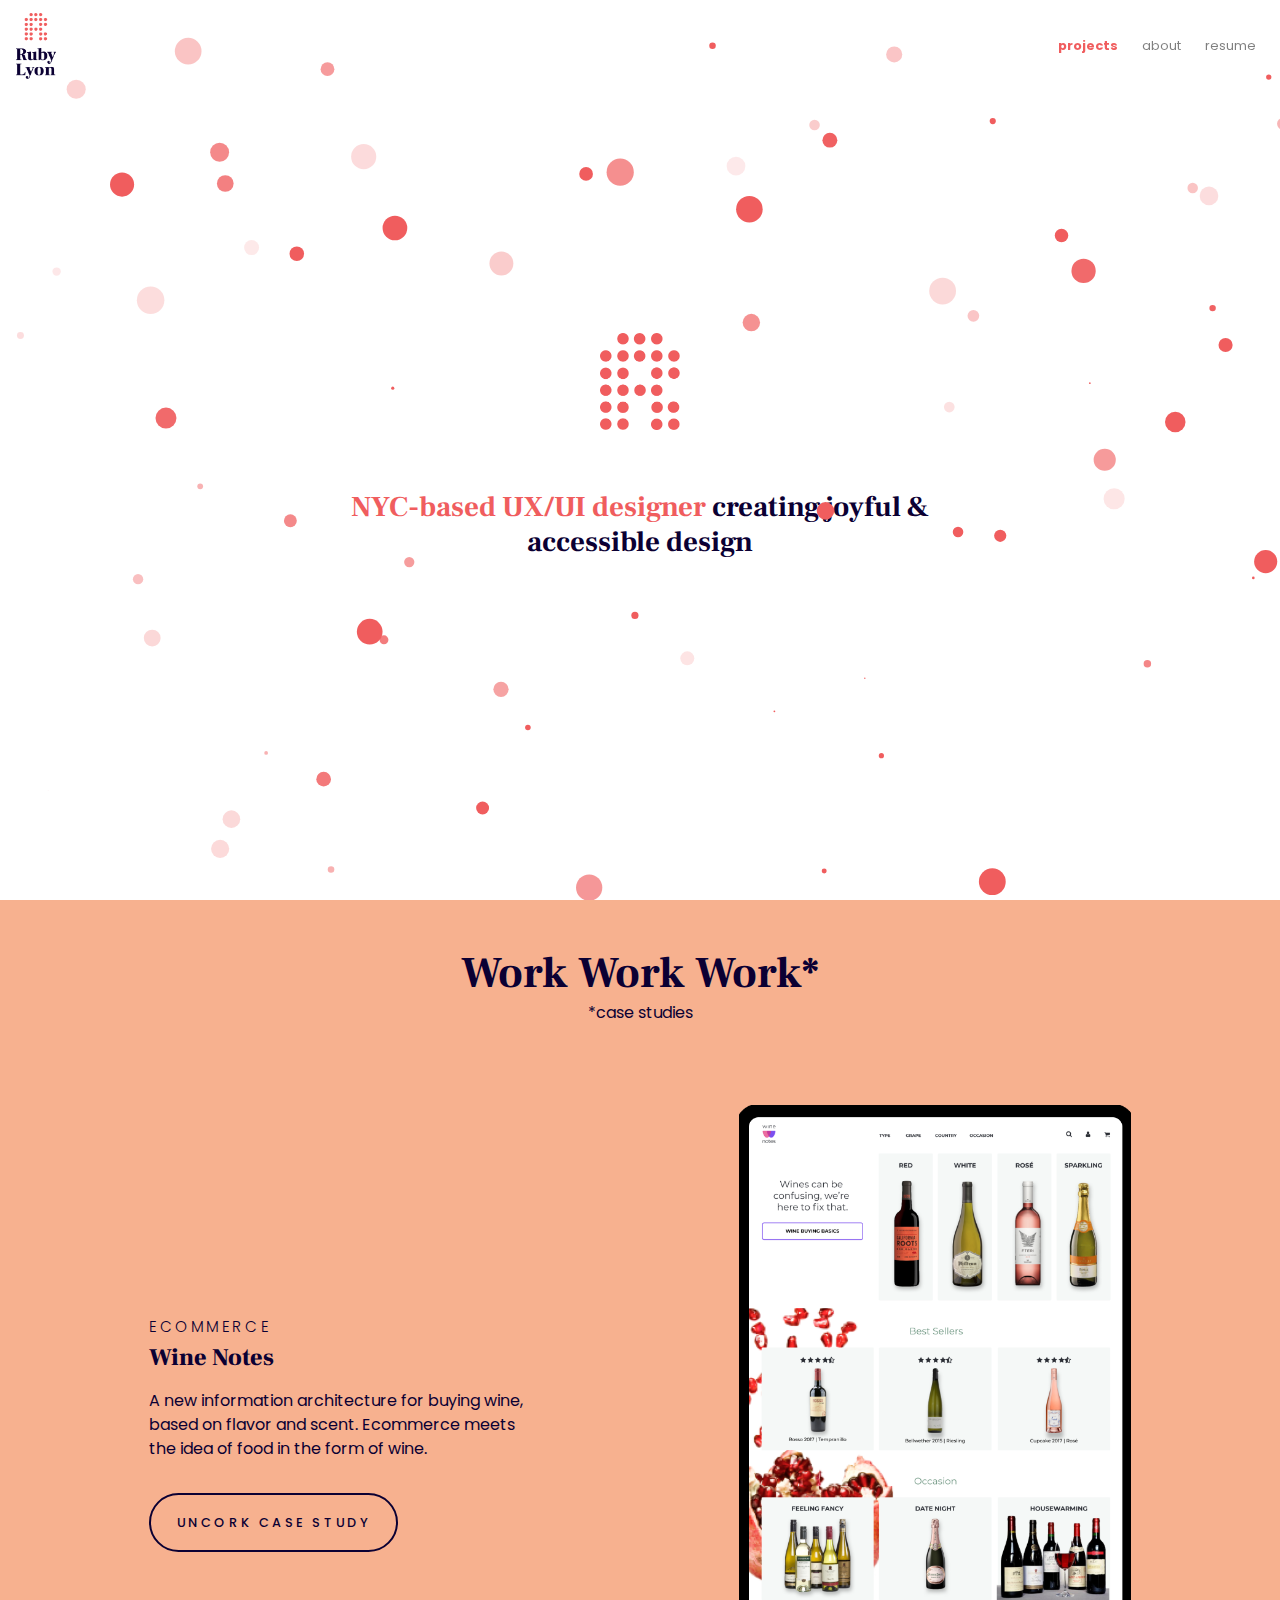
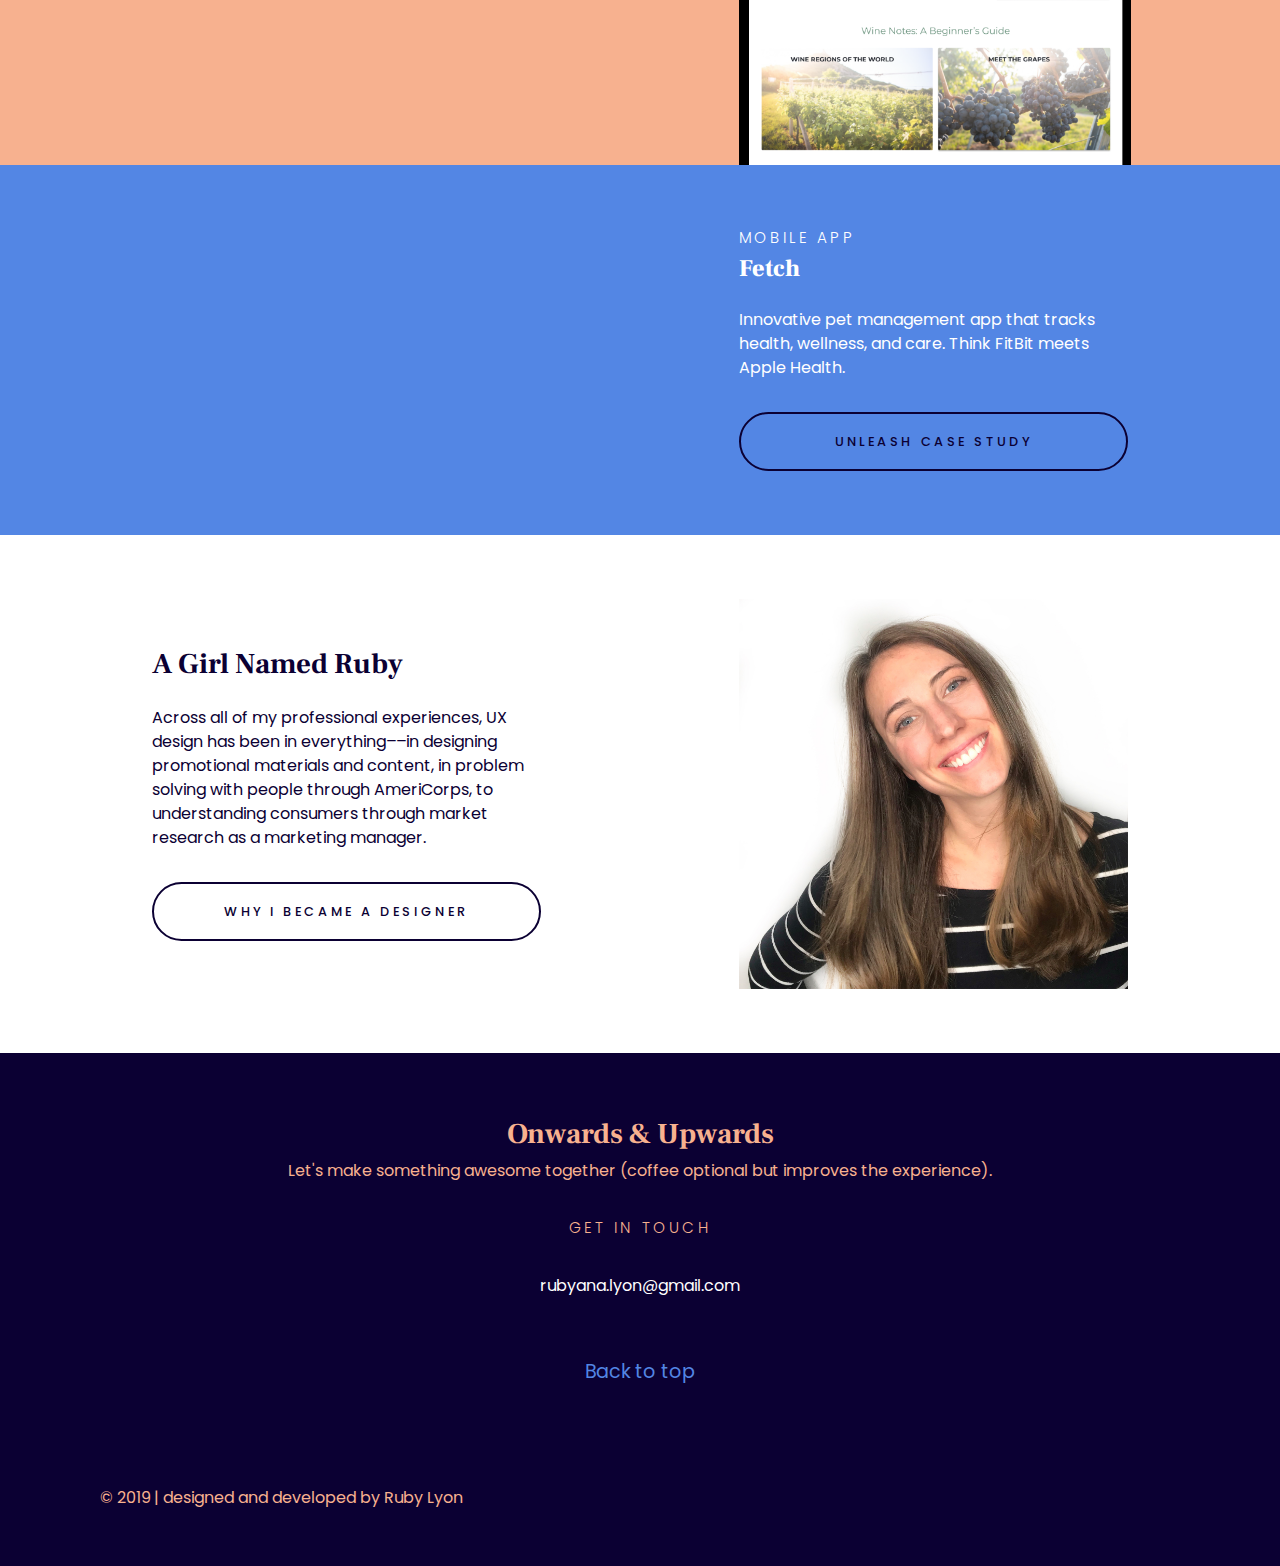
==== commit 4326543a: "Changes to navbar:     1. Hamburger menu links are now centered in both index.html and about.html   " ====
--- a/index.html
+++ b/index.html
@@ -16,7 +16,7 @@
 
 <body id="top">
     <nav class="navbar navbar-expand-lg navbar-light fixed-top">
-        <a class="navbar-brand" href="#top"><img src="images/logo.png" alt="" width="40px"></a>
+        <a class="navbar-brand" href="index.html"><img src="images/logo.png" alt="" width="40px"></a>
         <button class="navbar-toggler" type="button" data-toggle="collapse" data-target="#navbarText" aria-controls="navbarText"
             aria-expanded="false" aria-label="Toggle navigation">
             <span class="navbar-toggler-icon"></span>
@@ -30,7 +30,7 @@
                     <a class="nav-link" href="about.html">about</a>
                 </li>
                 <li class="nav-item">
-                    <a class="nav-link" href="ruby-lyon-resume.pdf">resume</a>
+                    <a class="nav-link" target="_blank" href="ruby-lyon-resume.pdf">resume</a>
                 </li>
             </ul>
         </div>
@@ -79,15 +79,15 @@
             <div class="col-lg-10">
                 <div class="container">
                     <div class="row d-flex flex-row justify-content-between">
-                        <div class="col-lg-5 fetch-img-container">
+                        <div class="col-lg-5 col-sm-5 d-flex flex-column justify-content-center fetch-content order-xs-1 order-lg-2">
+                                <h5>MOBILE APP</h5>
+                                <h2>Fetch</h2>
+                                <p class="section-description">Innovative pet management app that tracks health, wellness,
+                                    and care. Think FitBit meets Apple Health.</p>
+                                <button class="btn btn-lg btn-outline-dark custom-btn">UNLEASH CASE STUDY</button>
+                        </div>
+                        <div class="col-lg-5 col-sm-5 fetch-img-container order-xs-2 order-lg-1">
                             <img id="fetch-img" src="images/fetch.png" alt="">
-                        </div>
-                        <div class="col-lg-5 d-flex flex-column justify-content-center fetch-content">
-                            <h5>MOBILE APP</h5>
-                            <h2>Fetch</h2>
-                            <p class="section-description">Innovative pet management app that tracks health, wellness,
-                                and care. Think FitBit meets Apple Health.</p>
-                            <button class="btn btn-lg btn-outline-dark custom-btn-fetch">UNLEASH CASE STUDY</button>
                         </div>
                     </div>
                 </div>
@@ -136,13 +136,13 @@
         </div>
         <div class="container">
             <div class="row footer-links">
-                <div class="col-lg-6 d-flex flex-column justify-content-center">
+                <div class="col-lg-6 order-xs-2 order-2">
                     <p>© 2019 | designed and developed by Ruby Lyon</p>
                 </div>
-                <div class="col-lg-6 contact-icons">
-                    <a class="icon ion-logo-twitter" href="https://twitter.com/rubyanalyon" target="_blank"></a>
-                    <a class="icon ion-logo-linkedin" href="https://www.linkedin.com/in/rubyana-lyon/" target="_blank"></a>
-                    <a class="icon ion-logo-github" href="https://github.com/rubyana88" target="_blank"></a>
+                <div class="col-lg-6 order-xs-1 order-lg-2 contact-icons ">
+                    <a class="footer-icon icon ion-logo-twitter" href="https://twitter.com/rubyanalyon" target="_blank"></a>
+                    <a class="footer-icon icon ion-logo-linkedin" href="https://www.linkedin.com/in/rubyana-lyon/" target="_blank"></a>
+                    <a class="footer-icon icon ion-logo-github" href="https://github.com/rubyana88" target="_blank"></a>
                 </div>
             </div>
         </div>
--- a/css/style.css
+++ b/css/style.css
@@ -25,10 +25,6 @@
     text-transform: uppercase;
     letter-spacing: 3.55556px;
 }
-
-p {
-    /* font-size: 0.8em; */
-}
 .row {
     margin: 0;
 }
@@ -40,6 +36,9 @@
 /* Navigation Bar */
 nav {
     transition: .5s ease;
+}
+nav ul {
+    text-align: center;
 }
 .nav-item:not(:nth-of-type(3)) {
     margin-right: 0.5em;
@@ -179,20 +178,22 @@
     text-align: right;
 }
 
-.contact-icons a {
+.footer-icon {
     color: #F7B18F;
+}
+
+.footer-icon:not(:nth-of-type(1)) {
     margin-left: 3rem;
 }
-
 /* BUTTONS */
 .custom-btn {
-    border: 3px solid #0B0033;
+    border: 2px solid #0B0033;
     border-radius: 40px;
     text-transform: uppercase;
     color: #0B0033;
     padding: 10px 2em;
     border-radius: 40px;
-    font-weight: 600;
+    font-weight: 500;
     line-height: 2.2rem;
     font-size: 0.8em;
     text-align: center;
@@ -211,23 +212,6 @@
     transition: .5s all;
 }
 
-.custom-btn-fetch {
-    border: 3px solid #fff;
-    border-radius: 40px;
-    text-transform: uppercase;
-    color: #fff;
-    padding: 10px 2em;
-    border-radius: 40px;
-    font-weight: 600;
-    line-height: 2.2rem;
-    font-size: 0.8em;
-    text-align: center;
-    letter-spacing: 3.55556px;
-    text-align: center;
-    display: block;
-    transition: .5s all;
-}
-
 /* MEDIA QUERIES */
 @media (min-width: 320px) and (max-width: 480px) {
     body {
@@ -249,13 +233,10 @@
         margin-top: 2em;
     }
     .fetch-img-container img {
-        margin-bottom: 2em;
+        margin: 2em 0;
     }
     .footer-links {
         text-align: center !important;
     }
-    .contact-icons > a:nth-of-type(1) {
-        margin: 0;
-    }
-}
-
+}
+
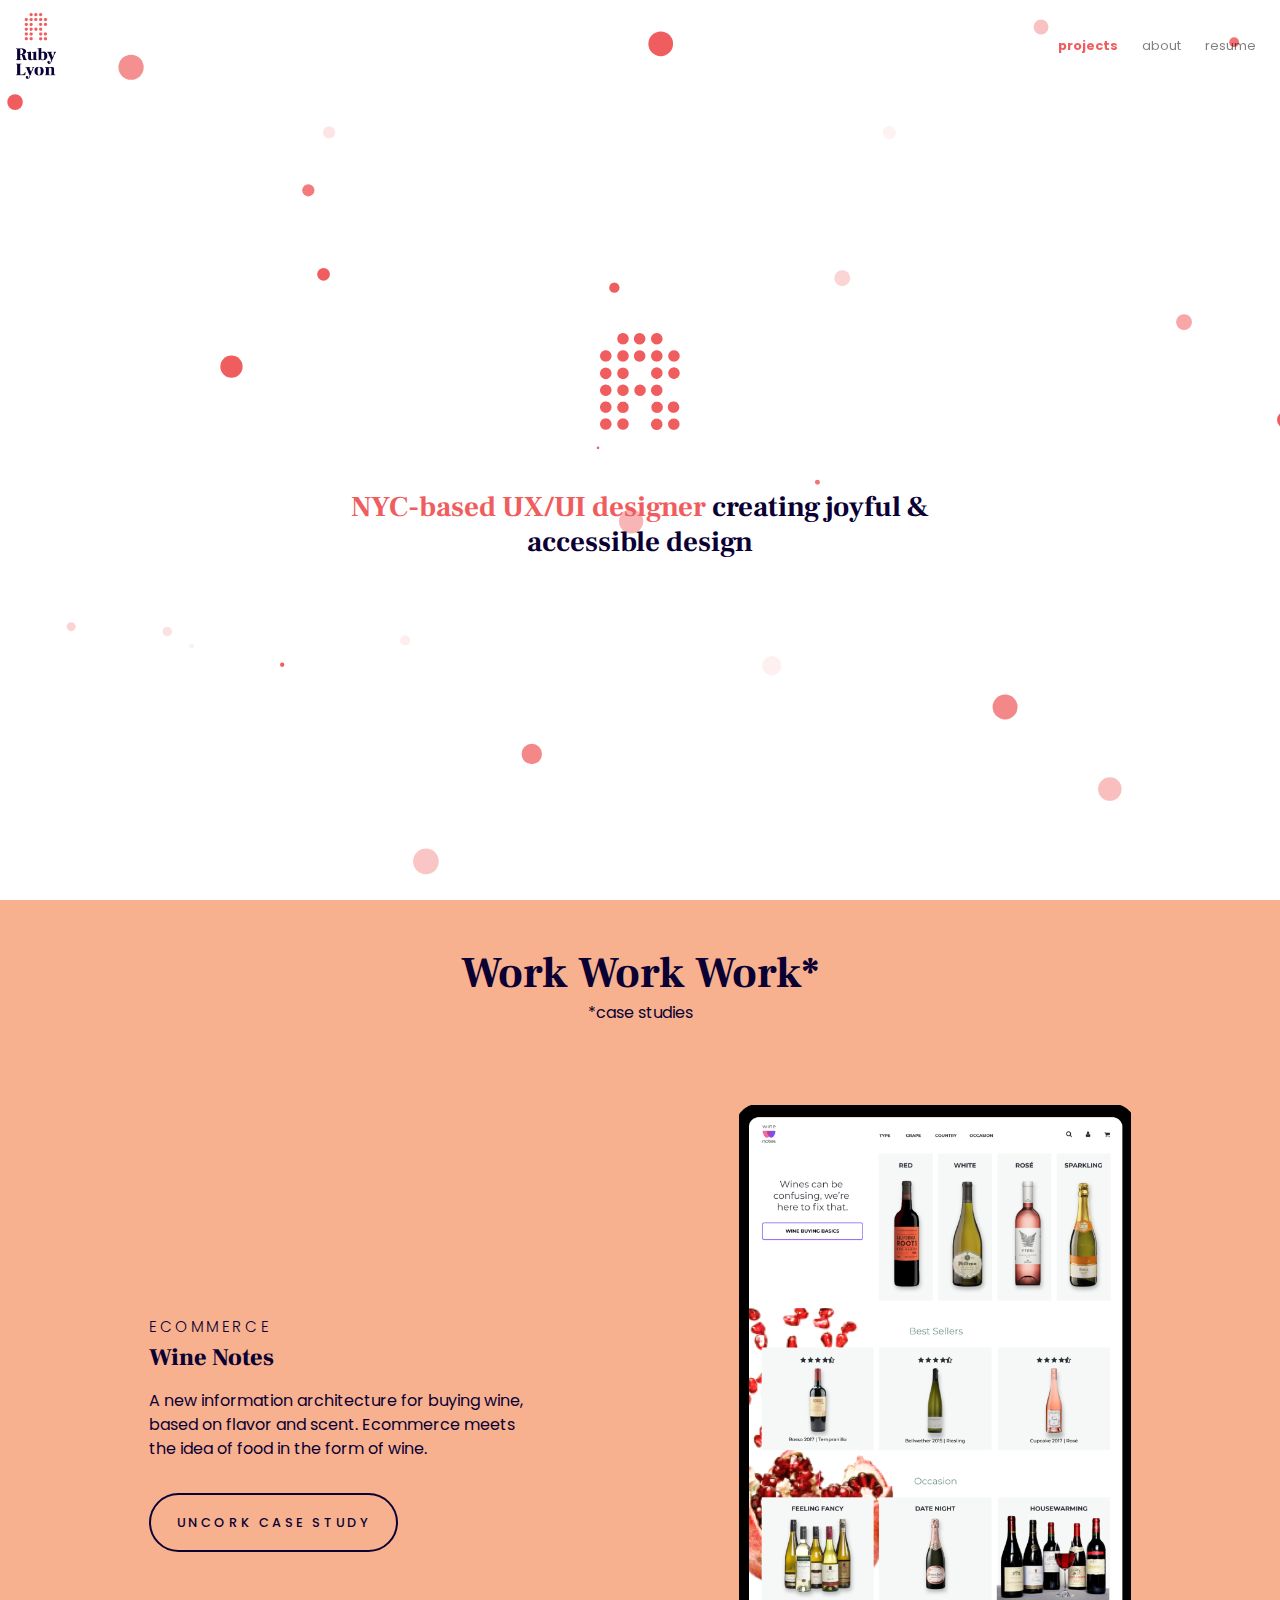
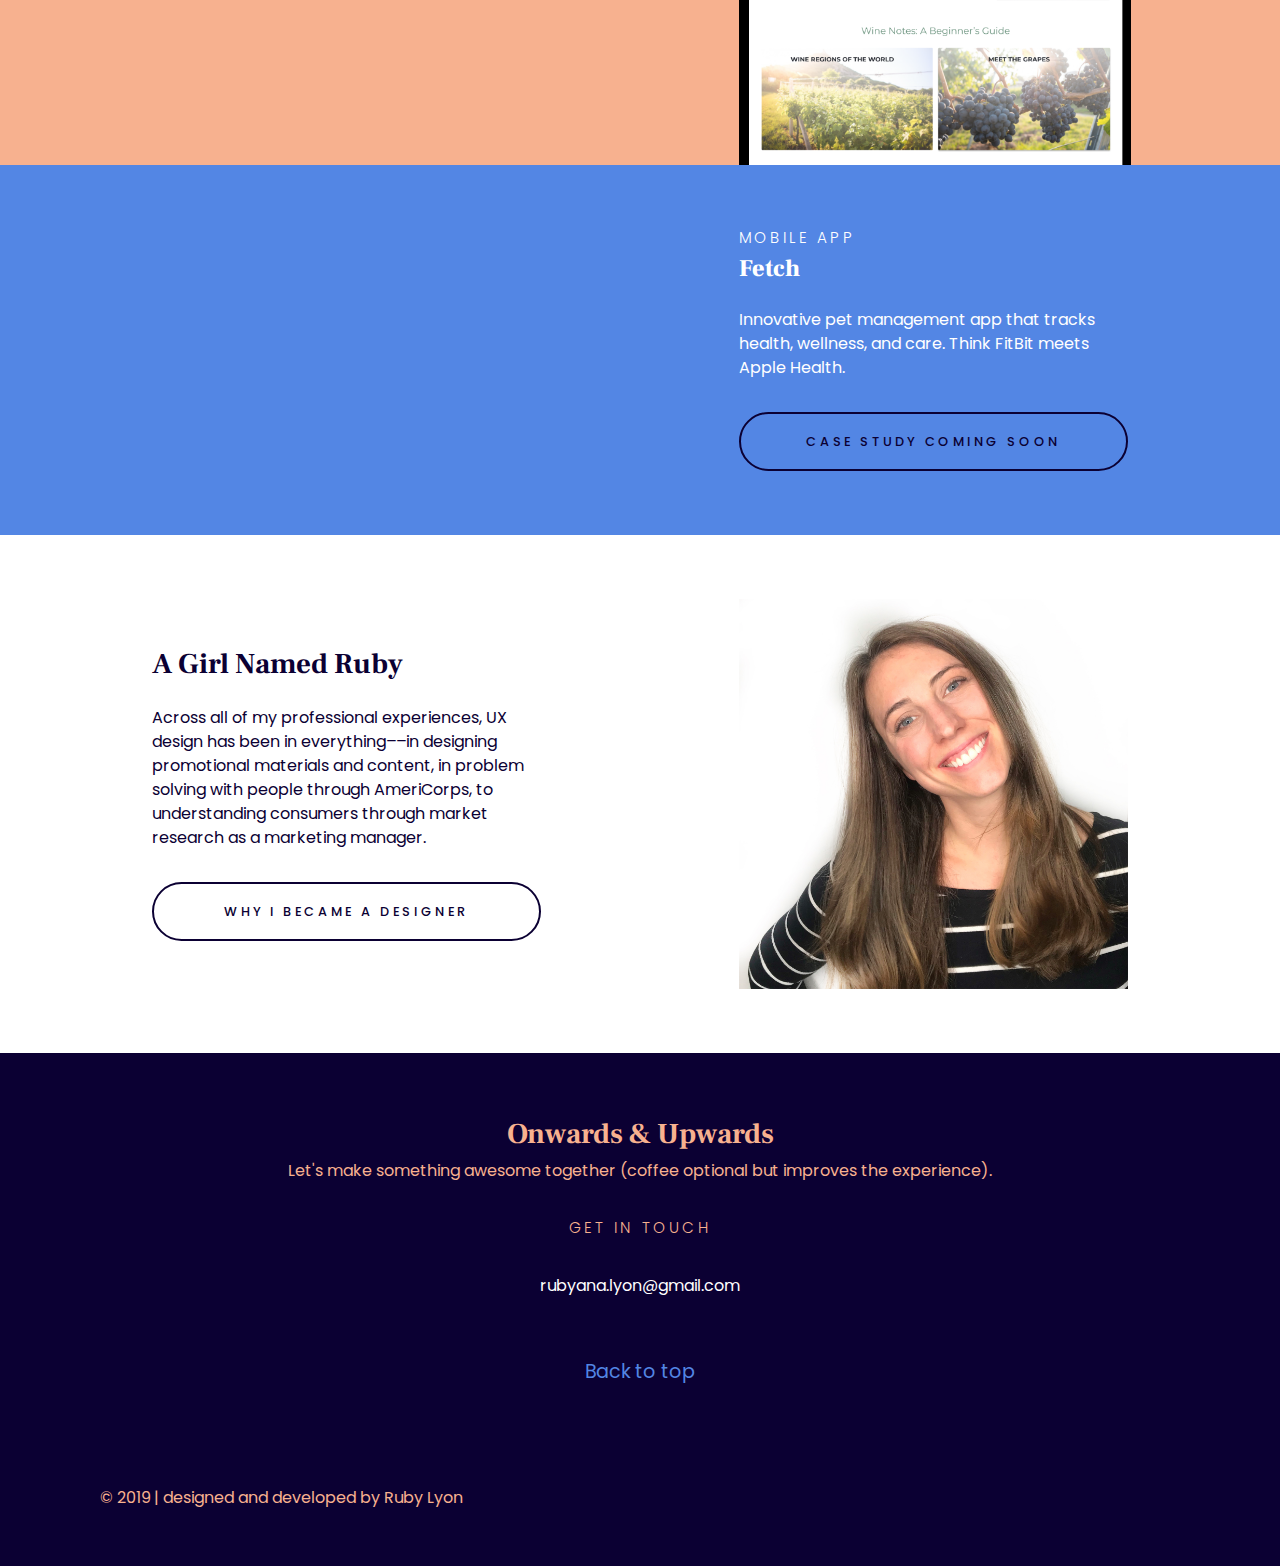
==== commit 0b9c6aa3: "Merge pull request #1 from alexandertelecan/master" ====
--- a/index.html
+++ b/index.html
@@ -12,6 +12,14 @@
     <link href="https://fonts.googleapis.com/css?family=Frank+Ruhl+Libre:400,700|Poppins:400,700" rel="stylesheet">
     <link rel="stylesheet" href="css/normalize.css">
     <link rel="stylesheet" href="css/style.css">
+    <!--- Global site tag (gtag.js) - Google Analytics --->
+    <script async src="https://www.googletagmanager.com/gtag/js?id=UA-134155547-1"></script>
+    <script>
+        window.dataLayer = window.dataLayer || [];
+        function gtag(){dataLayer.push(arguments);}
+        gtag('js', new Date());
+        gtag('config', 'UA-134155547-1');
+    </script>
 </head>
 
 <body id="top">
@@ -84,7 +92,7 @@
                                 <h2>Fetch</h2>
                                 <p class="section-description">Innovative pet management app that tracks health, wellness,
                                     and care. Think FitBit meets Apple Health.</p>
-                                <button class="btn btn-lg btn-outline-dark custom-btn">UNLEASH CASE STUDY</button>
+                                <button class="btn btn-lg btn-outline-dark custom-btn">CASE STUDY COMING SOON</button>
                         </div>
                         <div class="col-lg-5 col-sm-5 fetch-img-container order-xs-2 order-lg-1">
                             <img id="fetch-img" src="images/fetch.png" alt="">
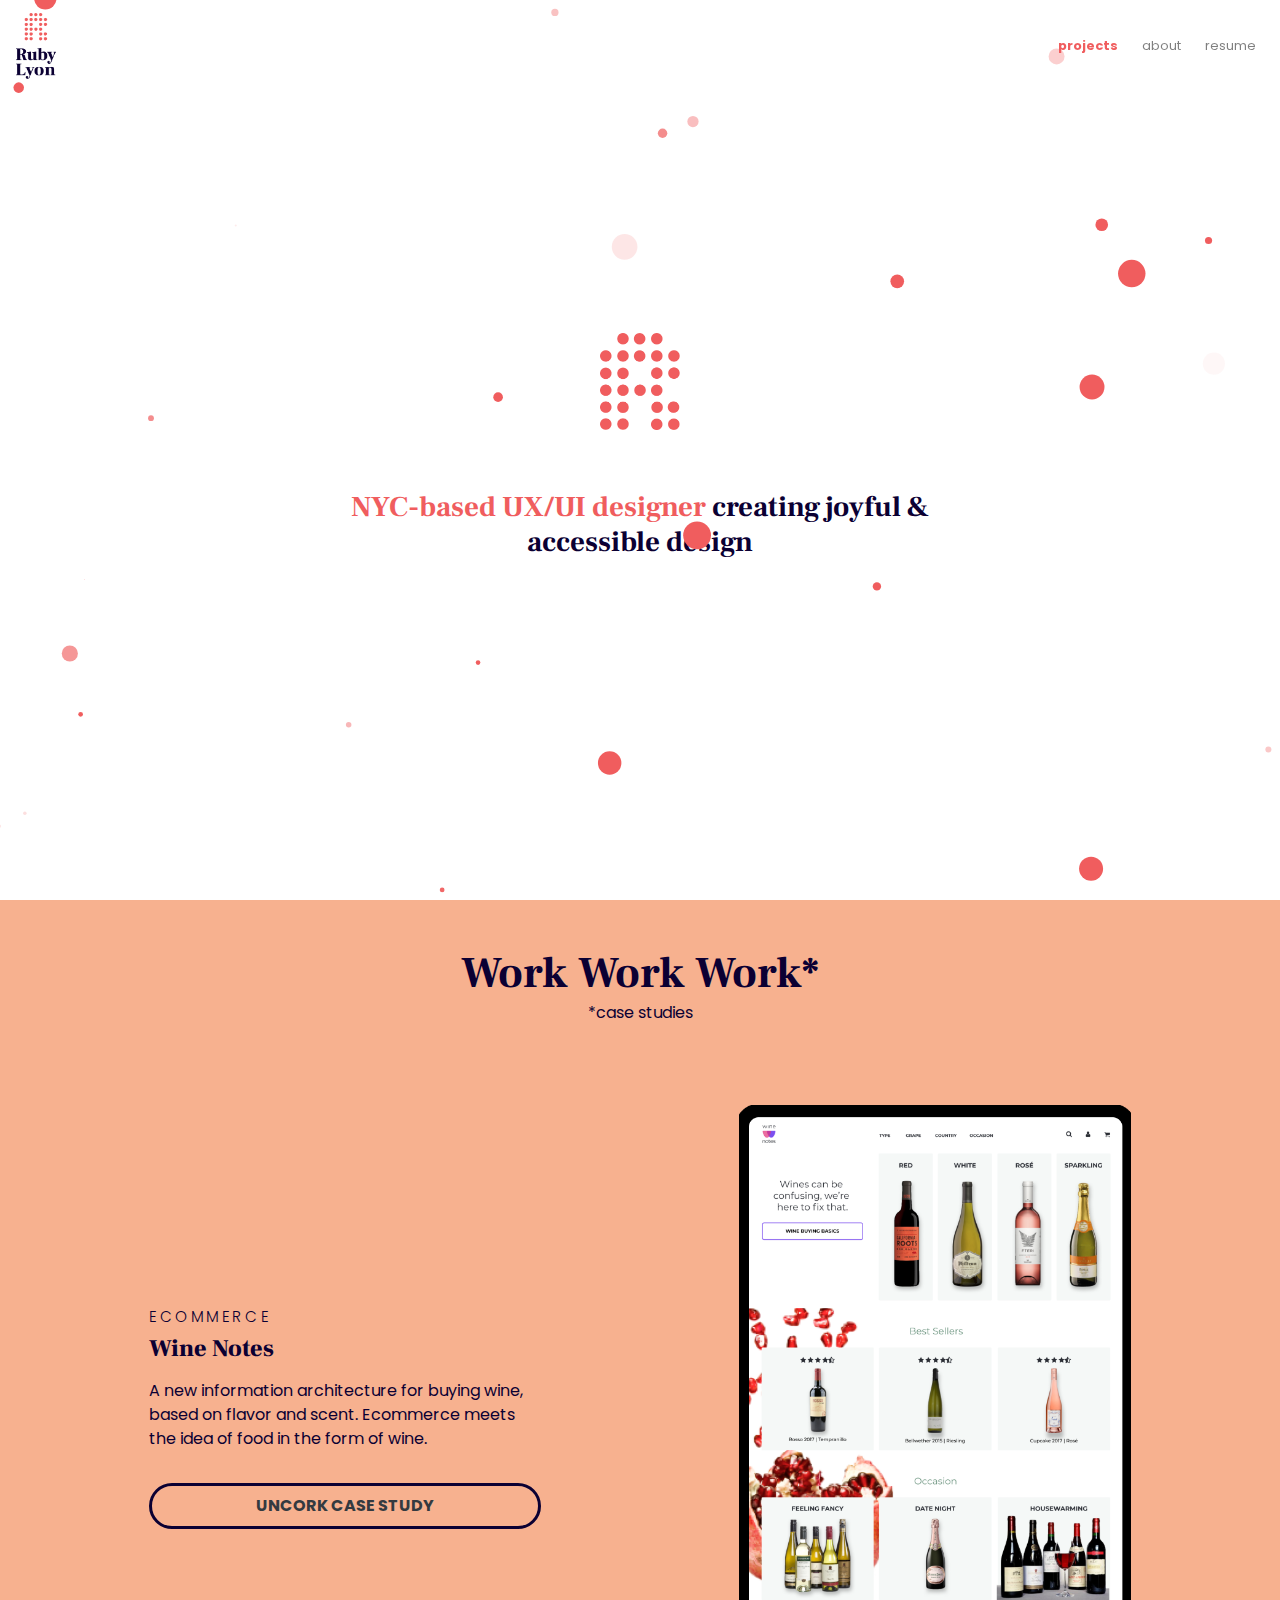
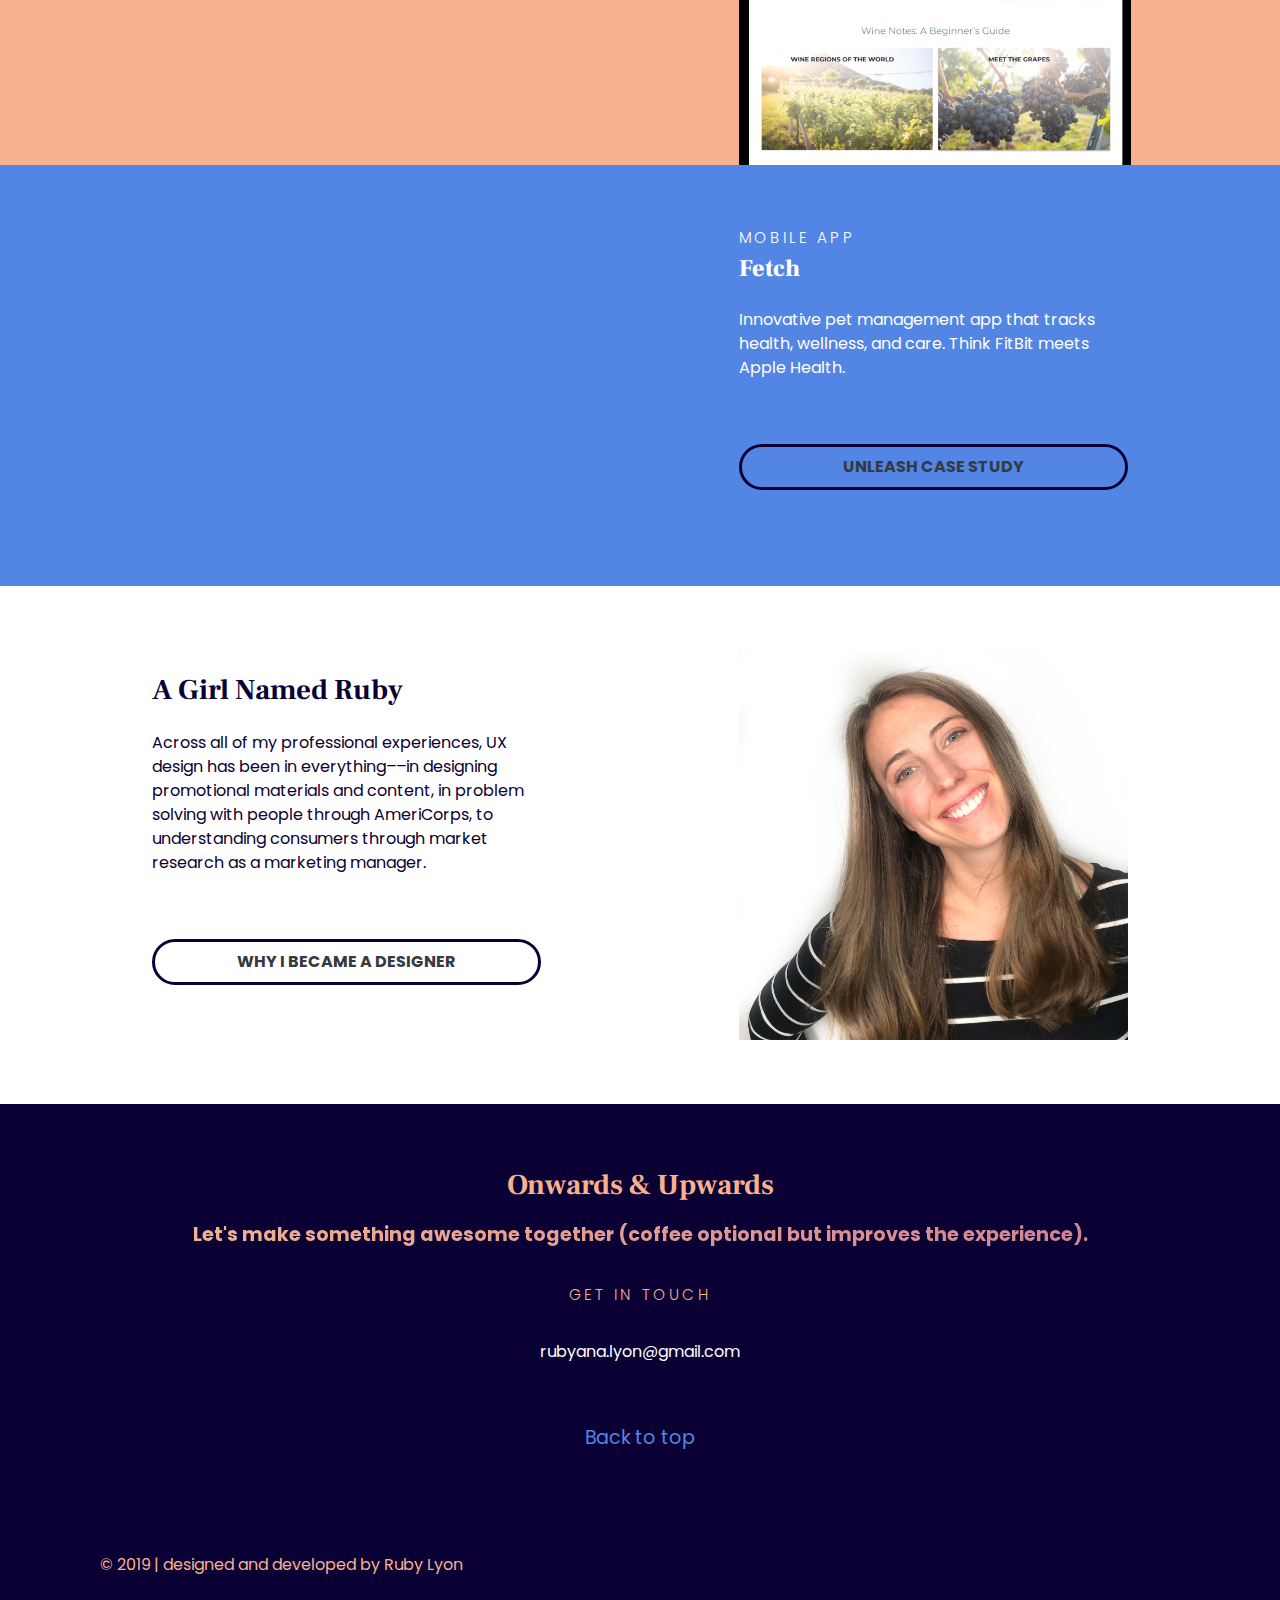
==== commit 9a4a3ca9: "Added gradient to footer paragraph." ====
--- a/index.html
+++ b/index.html
@@ -62,17 +62,17 @@
                     <div class="row d-flex flex-row justify-content-center align-items-center">
                         <div class="col-lg-10">
                             <div class="row d-flex flex-row justify-content-between align-items-center">
-                                <div class="col-lg-5 winenotes-content">
+                                <div class="col-md-5 col-lg-5 winenotes-content">
                                     <h5>ECOMMERCE</h5>
                                     <h2>Wine Notes</h2>
                                     <p class="section-description">A new information architecture for buying wine,
                                         based on flavor and scent. Ecommerce meets the idea of food in the form of
                                         wine.</p>
                                     <div class="btn-div text-center">
-                                        <button id="winenotes-btn" class="btn btn-lg btn-outline-dark custom-btn">UNCORK CASE STUDY</button>
+                                        <button id="winenotes-btn" class="btn btn-lg btn-outline-dark custom-btn">UNCORK CASE STUDY</button>    
                                     </div>
                                 </div>
-                                <div class="col-lg-5">
+                                <div class="col-md-5 col-lg-5">
                                     <img id="winenotes-img" src="images/winenotes.png" alt="">
                                 </div>
                             </div>
@@ -92,7 +92,7 @@
                                 <h2>Fetch</h2>
                                 <p class="section-description">Innovative pet management app that tracks health, wellness,
                                     and care. Think FitBit meets Apple Health.</p>
-                                <button class="btn btn-lg btn-outline-dark custom-btn">CASE STUDY COMING SOON</button>
+                                <button id="fetch-btn" class="btn btn-lg btn-outline-dark custom-btn">UNLEASH CASE STUDY</button>
                         </div>
                         <div class="col-lg-5 col-sm-5 fetch-img-container order-xs-2 order-lg-1">
                             <img id="fetch-img" src="images/fetch.png" alt="">
@@ -128,7 +128,7 @@
             <div class="col-lg-12 text-center">
                 <div class="footer-content">
                     <h2>Onwards & Upwards</h2>
-                    <p>Let's make something awesome together (coffee optional but improves the experience).</p>
+                    <p id="lets-make-something-awesome">Let's make something awesome together (coffee optional but improves the experience).</p>
                     <h5>GET IN TOUCH</h5>
                     <a href="mailto: rubyana.lyon@gmail.com">rubyana.lyon@gmail.com</a>
                     <div class='top-return'>
--- a/css/style.css
+++ b/css/style.css
@@ -153,6 +153,15 @@
     margin: 36px 0;
 }
 
+#lets-make-something-awesome {
+    background: linear-gradient(to right,#F7BA8F,#CC7C92);
+    -webkit-background-clip: text;
+    -webkit-text-fill-color: transparent;
+    font-size: 1.2em;
+    font-weight: 700;
+    margin: 1em;
+}
+
 .footer-content a {
     color: #fff;
     text-decoration: none;
@@ -186,20 +195,20 @@
     margin-left: 3rem;
 }
 /* BUTTONS */
+
 .custom-btn {
-    border: 2px solid #0B0033;
+    border: 3px solid #0B0033;
     border-radius: 40px;
-    text-transform: uppercase;
-    color: #0B0033;
-    padding: 10px 2em;
-    border-radius: 40px;
-    font-weight: 500;
-    line-height: 2.2rem;
-    font-size: 0.8em;
+    font-family: Poppins;
+    font-style: normal;
+    font-weight: bold;
+    font-size: 16px;
+    padding: 0.5rem 3rem;
+    background: transparent;
+    display: block;
     text-align: center;
-    letter-spacing: 3.55556px;
-    text-align: center;
-    display: block;
+    margin: 2em auto;
+    width: 100%;
 }
 
 .custom-btn:hover {
@@ -208,8 +217,9 @@
     -webkit-border-radius: 40px;
     -moz-border-radius: 40px;
     border-radius: 40px;
-    border: 2px solid #fff;
+    border: 3px solid #0B0033;
     transition: .5s all;
+
 }
 
 /* MEDIA QUERIES */
@@ -238,5 +248,10 @@
     .footer-links {
         text-align: center !important;
     }
-}
-
+    .custom-btn {
+        line-height: 20px;
+        padding: 1em;
+        font-size: 0.5em;
+    }
+}
+
